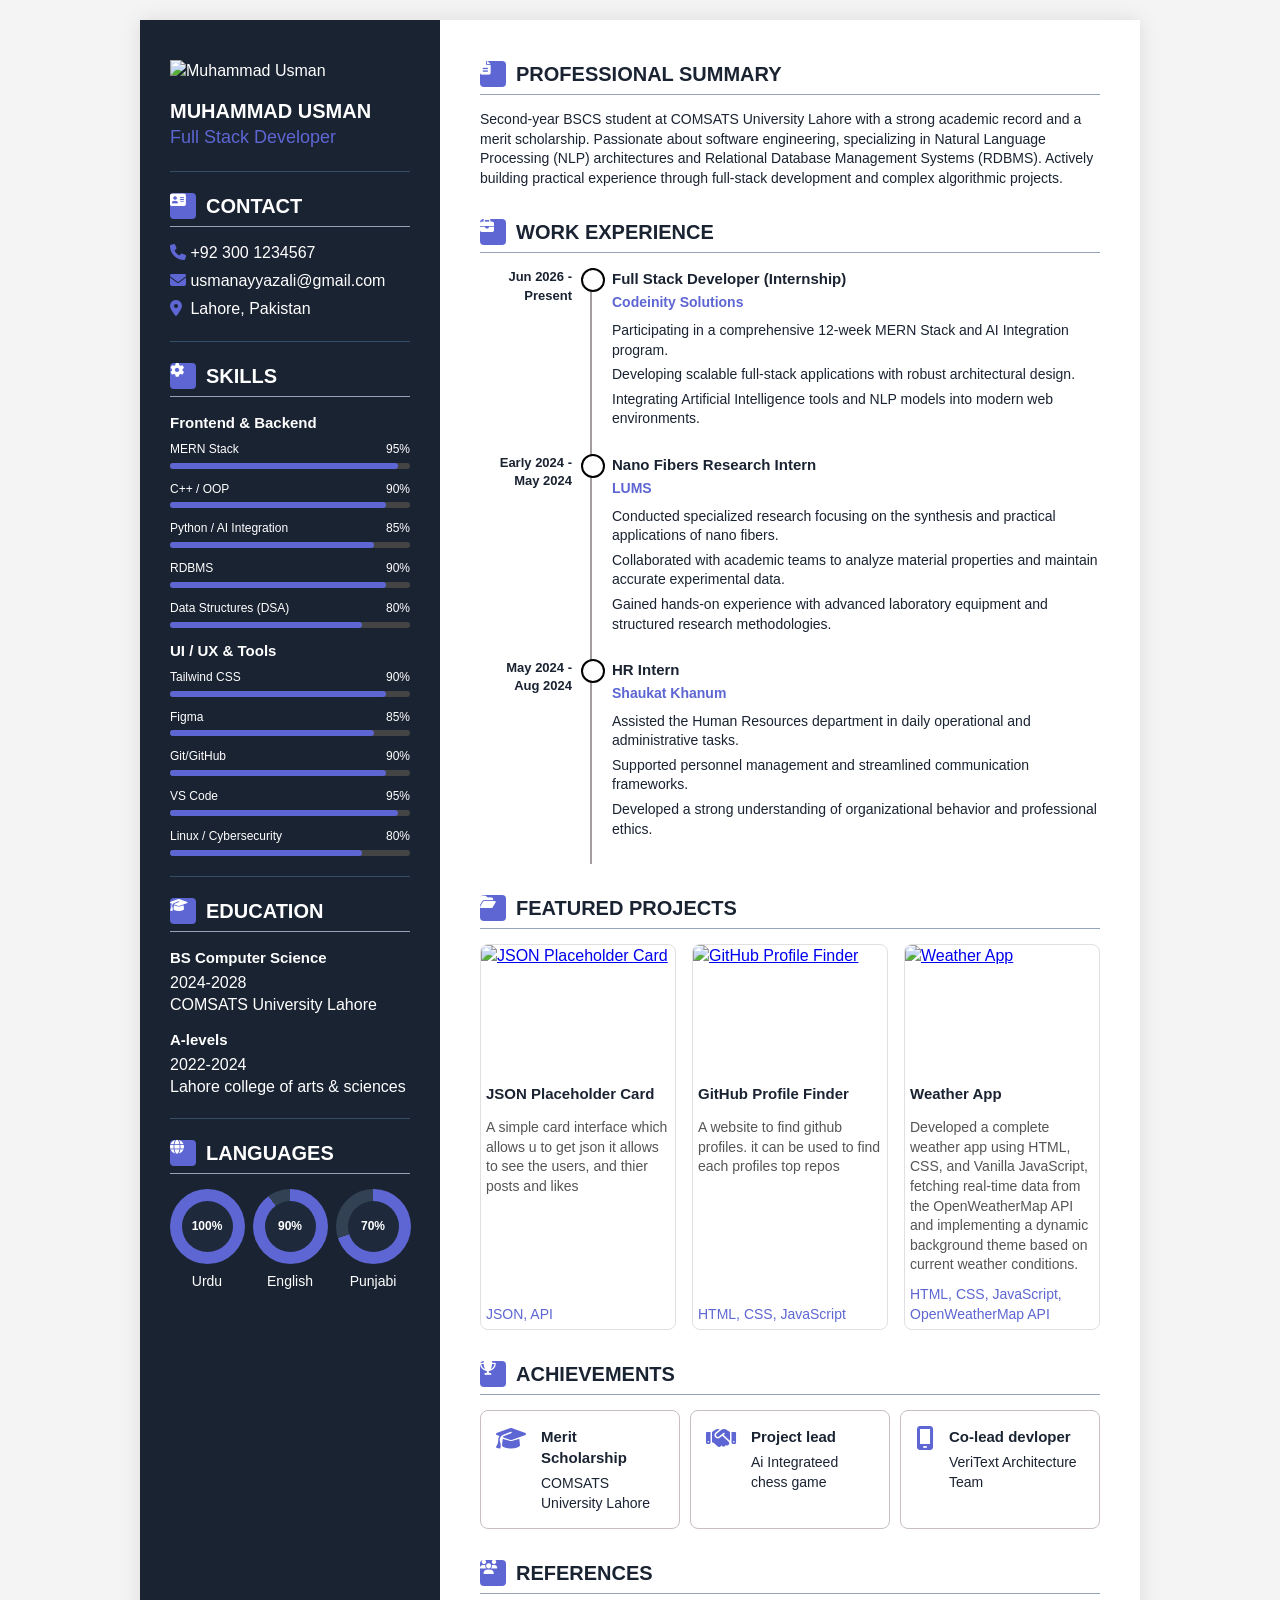
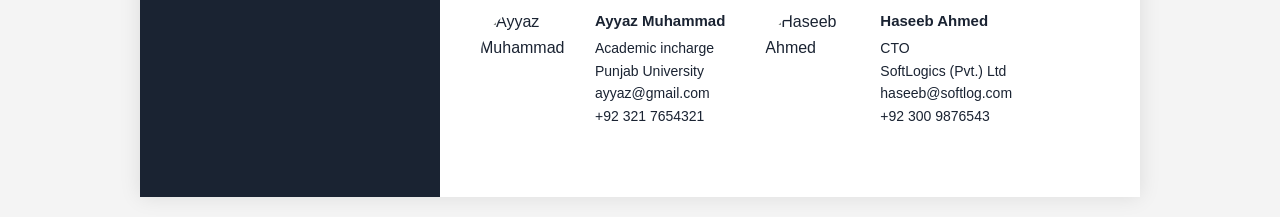
==== assigment-1/index.html @ 6c26b484 "assigment 1" ====
<!DOCTYPE html>
<html lang="en">

<head>
    <meta charset="UTF-8">
    <meta name="viewport" content="width=device-width, initial-scale=1.0">
    <title>My Resume</title>
    <link rel="stylesheet" href="https://cdnjs.cloudflare.com/ajax/libs/font-awesome/6.5.1/css/all.min.css">
    <link rel="stylesheet" href="cvadvancecss.css">
</head>

<body>
    <div class="resume">
        <aside id="sidebar">
            <div id="profile">
                <img src="" alt="Muhammad Usman" width="220" height="250">
                <h1>Muhammad Usman</h1>
                <p class="role">Full Stack Developer</p>
            </div>

            <section id="contact">
                <h2><i class="fa-solid fa-address-card"></i> Contact</h2>
                <p><i class="fa-solid fa-phone"></i> +92 300 1234567</p>
                <p><i class="fa-solid fa-envelope"></i> usmanayyazali@gmail.com</p>
                <p><i class="fa-solid fa-location-dot"></i> Lahore, Pakistan</p>
            </section>

            <section id="skills">
                <h2><i class="fa-solid fa-gear"></i> Skills</h2>

                <h3>Frontend & Backend</h3>
                <div class="skill">
                    <p><span>MERN Stack</span><span>95%</span></p>
                    <div class="bar">
                        <div class="p95"></div>
                    </div>
                </div>
                <div class="skill">
                    <p><span>C++ / OOP</span><span>90%</span></p>
                    <div class="bar">
                        <div class="p90"></div>
                    </div>
                </div>
                <div class="skill">
                    <p><span>Python / AI Integration</span><span>85%</span></p>
                    <div class="bar">
                        <div class="p85"></div>
                    </div>
                </div>
                <div class="skill">
                    <p><span>RDBMS</span><span>90%</span></p>
                    <div class="bar">
                        <div class="p90"></div>
                    </div>
                </div>
                <div class="skill">
                    <p><span>Data Structures (DSA)</span><span>80%</span></p>
                    <div class="bar">
                        <div class="p80"></div>
                    </div>
                </div>

                <h3>UI / UX & Tools</h3>
                <div class="skill">
                    <p><span>Tailwind CSS</span><span>90%</span></p>
                    <div class="bar">
                        <div class="p90"></div>
                    </div>
                </div>
                <div class="skill">
                    <p><span>Figma</span><span>85%</span></p>
                    <div class="bar">
                        <div class="p85"></div>
                    </div>
                </div>
                <div class="skill">
                    <p><span>Git/GitHub</span><span>90%</span></p>
                    <div class="bar">
                        <div class="p90"></div>
                    </div>
                </div>
                <div class="skill">
                    <p><span>VS Code</span><span>95%</span></p>
                    <div class="bar">
                        <div class="p95"></div>
                    </div>
                </div>
                <div class="skill">
                    <p><span>Linux / Cybersecurity</span><span>80%</span></p>
                    <div class="bar">
                        <div class="p80"></div>
                    </div>
                </div>
            </section>

            <section id="education">
                <h2><i class="fa-solid fa-graduation-cap"></i> Education</h2>
                <div class="school">
                    <h3>BS Computer Science</h3>
                    <p>2024-2028</p>
                    <p>COMSATS University Lahore</p>
                </div>
                <div class="school">
                    <h3>A-levels</h3>
                    <p>2022-2024</p>
                    <p>Lahore college of arts & sciences</p>
                </div>
            </section>

            <section id="languages">
                <h2><i class="fa-solid fa-globe"></i> Languages</h2>
                <div class="language-list">
                    <div class="language">
                        <div class="circle p100"><span>100%</span></div>
                        <p>Urdu</p>
                    </div>
                    <div class="language">
                        <div class="circle p90"><span>90%</span></div>
                        <p>English</p>
                    </div>
                    <div class="language">
                        <div class="circle p70"><span>70%</span></div>
                        <p>Punjabi</p>
                    </div>
                </div>
            </section>
        </aside>

        <main id="main">
            <section id="summary">
                <h2><i class="fa-solid fa-file-lines"></i> Professional Summary</h2>
                <p>Second-year BSCS student at COMSATS University Lahore with a strong academic record and a merit
                    scholarship. Passionate about software engineering, specializing in Natural Language Processing
                    (NLP) architectures and Relational Database Management Systems (RDBMS). Actively building practical
                    experience through full-stack development and complex algorithmic projects.</p>
            </section>

            <section id="experience">
                <h2><i class="fa-solid fa-briefcase"></i> Work Experience</h2>

                <div class="job">
                    <span class="date">Jun 2026 - Present</span>
                    <h3>Full Stack Developer (Internship)</h3>
                    <p class="company">Codeinity Solutions</p>
                    <ul>
                        <li>Participating in a comprehensive 12-week MERN Stack and AI Integration program.</li>
                        <li>Developing scalable full-stack applications with robust architectural design.</li>
                        <li>Integrating Artificial Intelligence tools and NLP models into modern web environments.</li>
                    </ul>
                </div>

                <div class="job">
                    <span class="date">Early 2024 - May 2024</span>
                    <h3>Nano Fibers Research Intern</h3>
                    <p class="company">LUMS</p>
                    <ul>
                        <li>Conducted specialized research focusing on the synthesis and practical applications of nano
                            fibers.</li>
                        <li>Collaborated with academic teams to analyze material properties and maintain accurate
                            experimental data.</li>
                        <li>Gained hands-on experience with advanced laboratory equipment and structured research
                            methodologies.</li>
                    </ul>
                </div>

                <div class="job">
                    <span class="date">May 2024 - Aug 2024</span>
                    <h3>HR Intern</h3>
                    <p class="company">Shaukat Khanum</p>
                    <ul>
                        <li>Assisted the Human Resources department in daily operational and administrative tasks.</li>
                        <li>Supported personnel management and streamlined communication frameworks.</li>
                        <li>Developed a strong understanding of organizational behavior and professional ethics.</li>
                    </ul>
                </div>
            </section>

            <section id="projects">
                <h2><i class="fa-solid fa-folder-open"></i> Featured Projects</h2>
                <div class="project-list">
                    <div class="project">
                        <a href="https://usmanjsonplaceholder.vercel.app/" target="_blank" rel="noopener">
                            <img src="image.png" alt="JSON Placeholder Card">
                        </a>
                        <h3>JSON Placeholder Card</h3>
                        <p>A simple card interface which allows u to get json it allows to see the users, and thier
                            posts and likes</p>
                        <p class="tech">JSON, API</p>
                    </div>

                    <div class="project">
                        <a href="https://usmangithubprofilefinder.vercel.app/" target="_blank" rel="noopener">
                            <img src="github.png" alt="GitHub Profile Finder">
                        </a>
                        <h3>GitHub Profile Finder</h3>
                        <p>A website to find github profiles. it can be used to find each profiles top repos</p>
                        <p class="tech">HTML, CSS, JavaScript</p>
                    </div>

                    <div class="project">
                        <a href="https://usmanweather.vercel.app/" target="_blank" rel="noopener">
                            <img src="weatherapp.png" alt="Weather App">
                        </a>
                        <h3>Weather App</h3>
                        <p>Developed a complete weather app using HTML, CSS, and Vanilla JavaScript, fetching real-time
                            data from the OpenWeatherMap API and implementing a dynamic background theme based on
                            current weather conditions.</p>
                        <p class="tech">HTML, CSS, JavaScript, OpenWeatherMap API</p>
                    </div>
                </div>
            </section>

            <section id="achievements">
                <h2><i class="fa-solid fa-trophy"></i> Achievements</h2>
                <div class="achievement-list">
                    <div class="achievement">
                        <i class="fa-solid fa-graduation-cap"></i>
                        <div>
                            <h3>Merit Scholarship</h3>
                            <p>COMSATS University Lahore</p>
                        </div>
                    </div>
                    <div class="achievement">
                        <i class="fa-solid fa-handshake"></i>
                        <div>
                            <h3>Project lead</h3>
                            <p>Ai Integrateed chess game</p>
                        </div>
                    </div>
                    <div class="achievement">
                        <i class="fa-solid fa-mobile-screen"></i>
                        <div>
                            <h3>Co-lead devloper</h3>
                            <p>VeriText Architecture Team</p>
                        </div>
                    </div>
                </div>
            </section>

            <section id="references">
                <h2><i class="fa-solid fa-users"></i> References</h2>
                <div class="reference-list">
                    <div class="reference">
                        <img src="p2.jpg" alt="Ayyaz Muhammad" width="100" height="100">
                        <div>
                            <h3>Ayyaz Muhammad</h3>
                            <p>Academic incharge<br>Punjab University<br>ayyaz@gmail.com<br>+92 321 7654321</p>
                        </div>
                    </div>
                    <div class="reference">
                        <img src="p3.jpg" alt="Haseeb Ahmed" width="100" height="100">
                        <div>
                            <h3>Haseeb Ahmed</h3>
                            <p>CTO<br>SoftLogics (Pvt.) Ltd<br>haseeb@softlog.com<br>+92 300 9876543</p>
                        </div>
                    </div>
                </div>
            </section>
        </main>
    </div>
</body>

</html>
---- assigment-1/cvadvancecss.css ----
* {
    margin: 0;
    padding: 0;
    box-sizing: border-box;
}

body {
    font-family: Arial, sans-serif;
    line-height: 1.4;
    color: #1a2332;
    background-color: #f4f4f4;
}

h2 {
    display: flex;
    align-items: center;
    gap: 10px;
    margin-bottom: 15px;
    padding-bottom: 6px;
    border-bottom: 1px solid #94a3b8;
    font-size: 20px;
    text-transform: uppercase;
}

h2 i {
    display: flex;
    align-items: center;
    justify-content: center;
    width: 26px;
    height: 26px;
    flex-shrink: 0;
    border-radius: 4px;
    background-color: #5d66d2;
    color: white;
    font-size: 14px;
    line-height: 1;
}

h3 {
    font-size: 15px;
    margin-bottom: 4px;
}

ul {
    list-style: none;
    margin-top: 8px;
}

li {
    margin-bottom: 5px;
    font-size: 14px;
}

.resume {
    display: flex;
    max-width: 1000px;
    margin: 20px auto;
    background-color: white;
    box-shadow: 0 0 20px rgba(0, 0, 0, 0.1);
}

#sidebar {
    width: 300px;
    padding: 40px 30px;
    background-color: #1a2332;
    color: white;
}

#sidebar section {
    margin-bottom: 20px;
    padding-top: 20px;
    border-top: 1px solid #334e68;
}

#profile {
    margin-bottom: 20px;
}

#profile img {
    max-width: 100%;
}

#profile h1 {
    margin-top: 15px;
    font-size: 20px;
    text-transform: uppercase;
}

.role {
    font-size: 18px;
    color: #5d66d2;
}

#contact p {
    margin-bottom: 6px;
}

#contact p i {
    width: 16px;
    color: #5d66d2;
}

#skills h3 {
    margin-bottom: 8px;
}

.skill {
    margin-bottom: 12px;
}

.skill p {
    display: flex;
    justify-content: space-between;
    margin-bottom: 5px;
    font-size: 12px;
}

.bar {
    height: 6px;
    border-radius: 3px;
    background-color: #444;
}

.bar div {
    width: calc(var(--percent) * 1%);
    height: 100%;
    border-radius: 3px;
    background-color: #5d66d2;
}

.p70 {
    --percent: 70;
}

.p80 {
    --percent: 80;
}

.p85 {
    --percent: 85;
}

.p90 {
    --percent: 90;
}

.p95 {
    --percent: 95;
}

.p100 {
    --percent: 100;
}

.school {
    margin-bottom: 12px;
}

.language-list {
    display: flex;
    justify-content: center;
    gap: 8px;
}

.language {
    text-align: center;
}

.language p {
    margin-top: 8px;
    font-size: 14px;
}

.circle {
    display: flex;
    align-items: center;
    justify-content: center;
    width: 75px;
    height: 75px;
    border-radius: 50%;
    background: conic-gradient(#5d66d2 calc(var(--percent) * 1%), #334155 0);
}

.circle span {
    display: flex;
    align-items: center;
    justify-content: center;
    width: 51px;
    height: 51px;
    border-radius: 50%;
    background-color: #1e293b;
    font-size: 12px;
    font-weight: bold;
}

#main {
    flex: 1;
    padding: 40px;
}

#main section {
    margin-bottom: 30px;
}

#main p {
    font-size: 14px;
}

.job {
    position: relative;
    margin-left: 110px;
    padding: 0 0 20px 20px;
    border-left: 2px solid #a49d9d;
}

.job::before {
    content: "";
    position: absolute;
    top: 0;
    left: -11px;
    width: 20px;
    height: 20px;
    border: 2px solid black;
    border-radius: 50%;
    background-color: white;
}

.date {
    position: absolute;
    right: 100%;
    width: 90px;
    margin-right: 20px;
    text-align: right;
    font-size: 13px;
    font-weight: bold;
}

.company {
    margin-bottom: 8px;
    font-weight: bold;
    color: #5d66d2;
}

.project-list {
    display: flex;
    gap: 16px;
}

.project {
    display: flex;
    flex-direction: column;
    flex: 1;
    overflow: hidden;
    border: 1px solid #e0e0e0;
    border-radius: 8px;
}

.project img {
    display: block;
    width: 100%;
    height: 125px;
    margin-bottom: 8px;
    object-fit: cover;
}

.project h3,
.project p {
    padding: 5px;
}

.project p {
    color: #555;
}

.project .tech {
    margin-top: auto;
    color: #5d66d2;
}

.achievement-list {
    display: flex;
    gap: 10px;
}

.achievement {
    display: flex;
    flex: 1;
    gap: 15px;
    padding: 15px;
    border: 1px solid #c8bfbf;
    border-radius: 8px;
}

.achievement:hover {
    box-shadow: 0 6px 12px rgba(0, 0, 0, 0.1);
}

.achievement i {
    font-size: 24px;
    color: #5d66d2;
}

.achievement h3 {
    margin-bottom: 6px;
}

.reference-list {
    display: flex;
    gap: 40px;
}

.reference {
    display: flex;
    gap: 15px;
    line-height: 1.6;
}

.reference img {
    width: 100px;
    height: 100px;
    border-radius: 50%;
    object-fit: cover;
}

@media (max-width: 800px) {
    .resume {
        flex-direction: column;
        margin: 0;
    }

    #sidebar {
        width: 100%;
    }

    #main {
        padding: 25px 20px;
    }

    .job {
        margin-left: 10px;
    }

    .date {
        position: static;
        display: block;
        width: auto;
        margin: 0 0 4px;
        text-align: left;
    }

    .project-list,
    .achievement-list,
    .reference-list {
        flex-direction: column;
    }
}
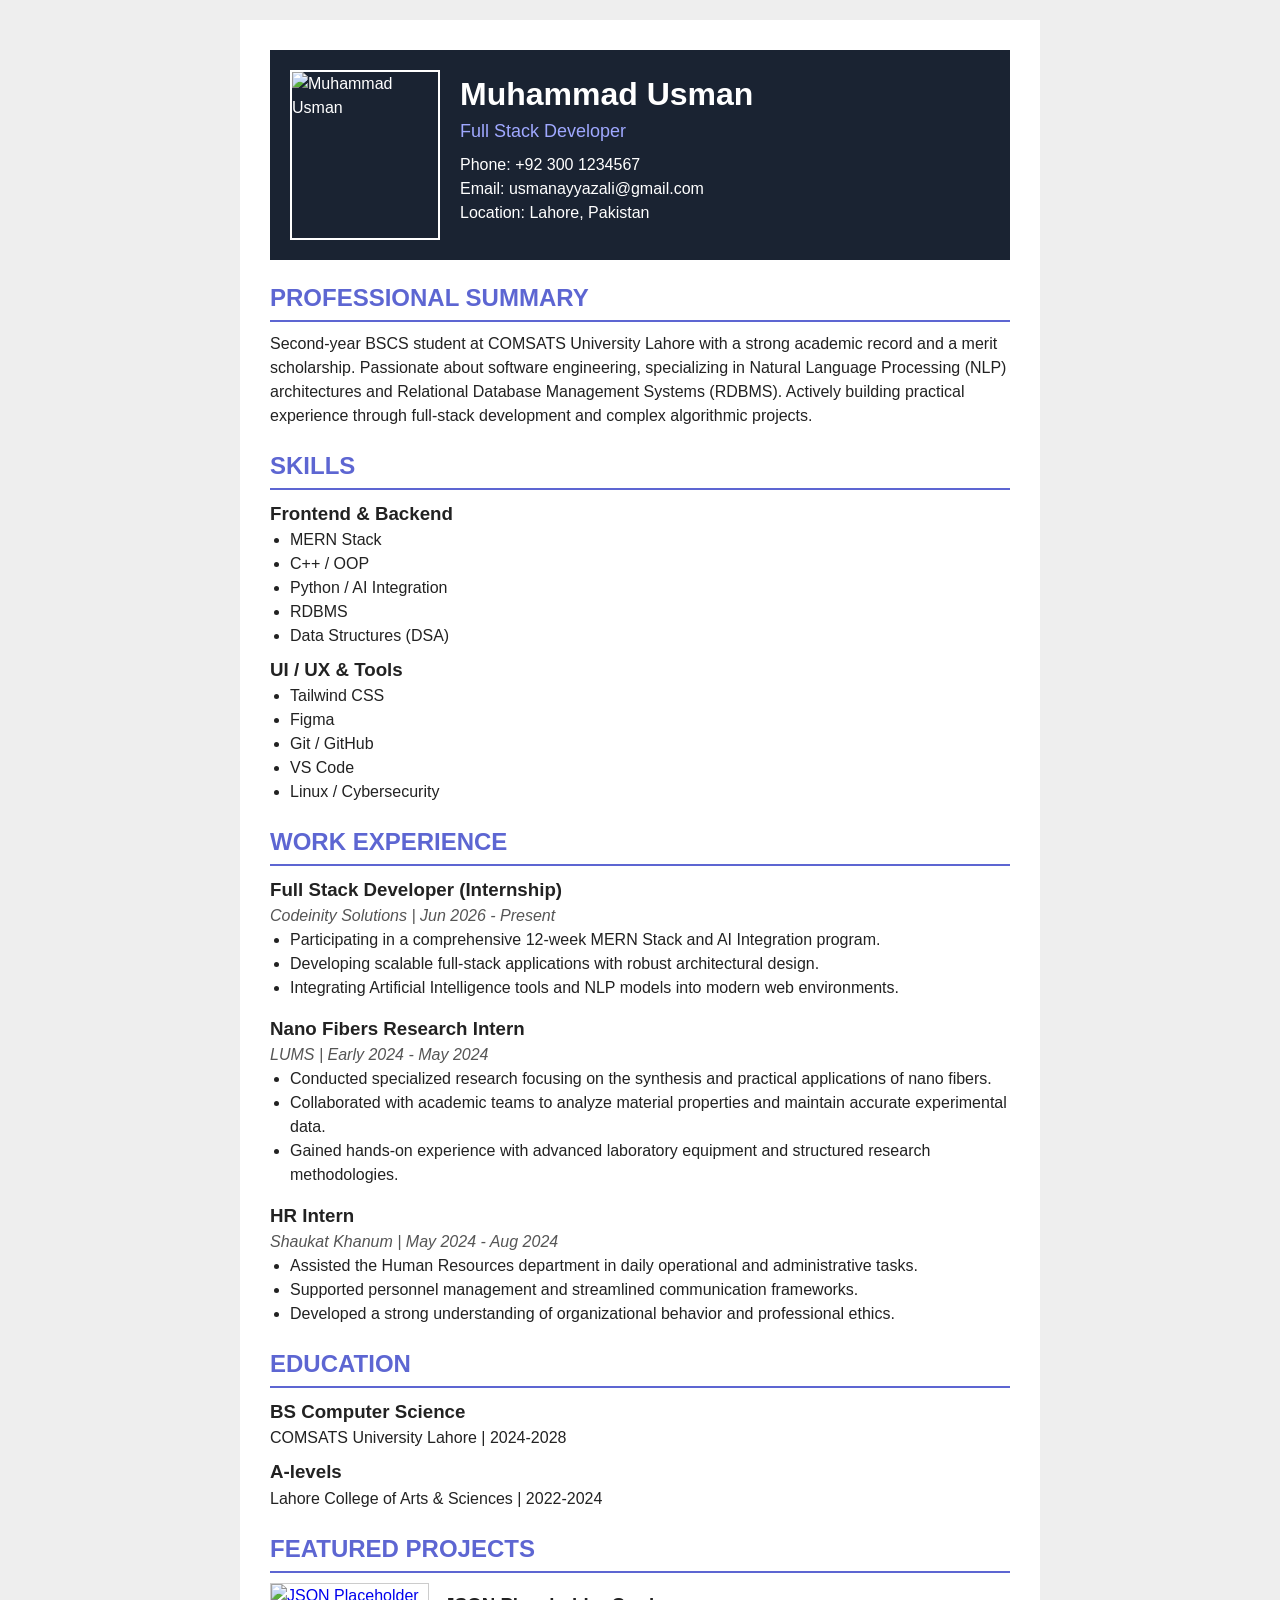
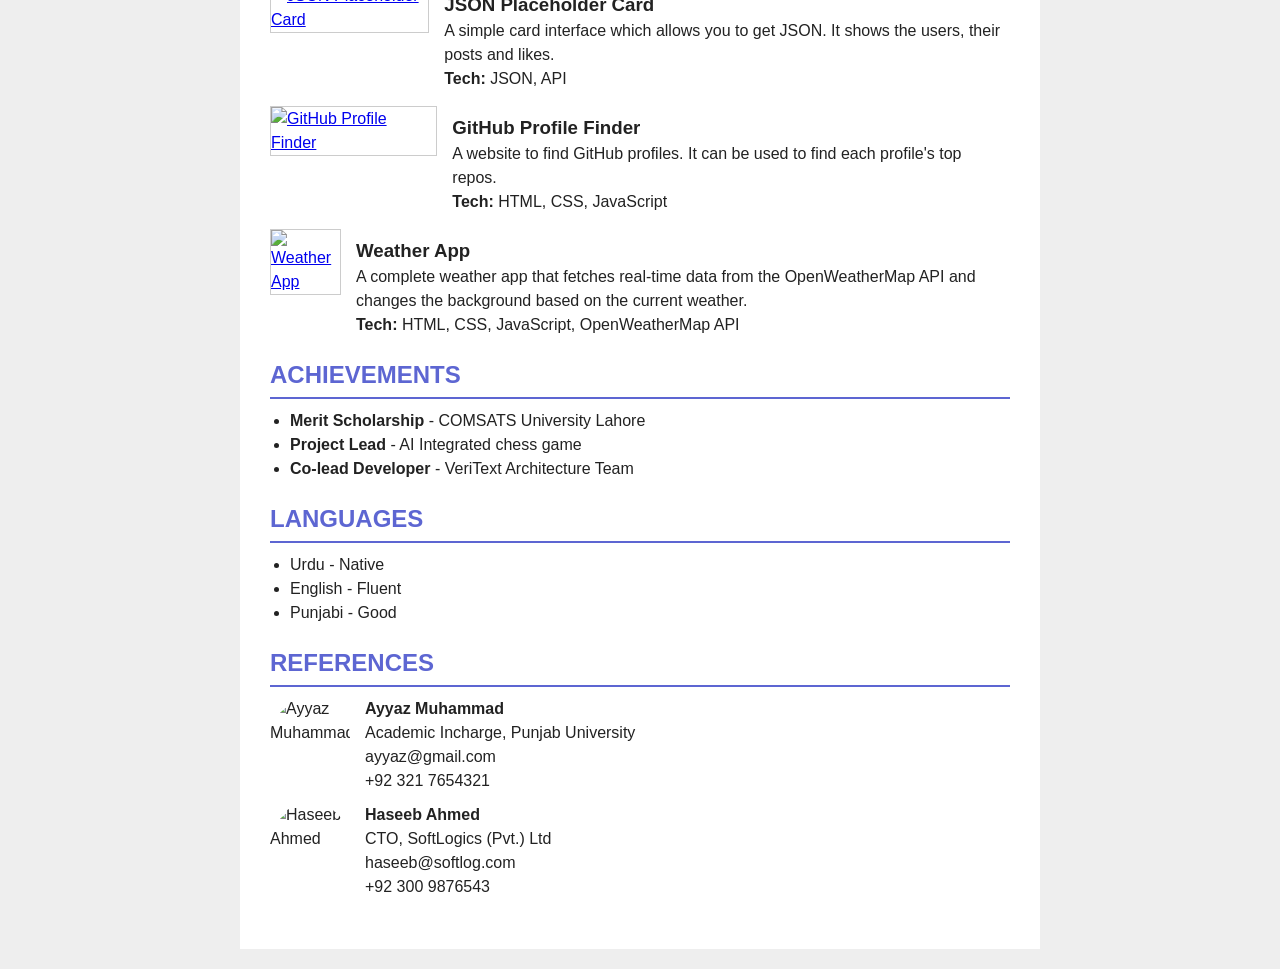
==== commit 7ce3202f: "assigment 1 improvemnst" ====
--- a/assigment-1/index.html
+++ b/assigment-1/index.html
@@ -5,259 +5,167 @@
     <meta charset="UTF-8">
     <meta name="viewport" content="width=device-width, initial-scale=1.0">
     <title>My Resume</title>
-    <link rel="stylesheet" href="https://cdnjs.cloudflare.com/ajax/libs/font-awesome/6.5.1/css/all.min.css">
     <link rel="stylesheet" href="cvadvancecss.css">
 </head>
 
 <body>
     <div class="resume">
-        <aside id="sidebar">
-            <div id="profile">
-                <img src="" alt="Muhammad Usman" width="220" height="250">
+
+        <header>
+            <img src="" alt="Muhammad Usman" width="150" height="170">
+            <div>
                 <h1>Muhammad Usman</h1>
                 <p class="role">Full Stack Developer</p>
+                <p>Phone: +92 300 1234567</p>
+                <p>Email: usmanayyazali@gmail.com</p>
+                <p>Location: Lahore, Pakistan</p>
+            </div>
+        </header>
+
+        <section>
+            <h2>Professional Summary</h2>
+            <p>Second-year BSCS student at COMSATS University Lahore with a strong academic record and a merit
+                scholarship. Passionate about software engineering, specializing in Natural Language Processing
+                (NLP) architectures and Relational Database Management Systems (RDBMS). Actively building practical
+                experience through full-stack development and complex algorithmic projects.</p>
+        </section>
+
+        <section>
+            <h2>Skills</h2>
+            <h3>Frontend &amp; Backend</h3>
+            <ul>
+                <li>MERN Stack</li>
+                <li>C++ / OOP</li>
+                <li>Python / AI Integration</li>
+                <li>RDBMS</li>
+                <li>Data Structures (DSA)</li>
+            </ul>
+            <h3>UI / UX &amp; Tools</h3>
+            <ul>
+                <li>Tailwind CSS</li>
+                <li>Figma</li>
+                <li>Git / GitHub</li>
+                <li>VS Code</li>
+                <li>Linux / Cybersecurity</li>
+            </ul>
+        </section>
+
+        <section>
+            <h2>Work Experience</h2>
+
+            <div class="job">
+                <h3>Full Stack Developer (Internship)</h3>
+                <p class="company">Codeinity Solutions | Jun 2026 - Present</p>
+                <ul>
+                    <li>Participating in a comprehensive 12-week MERN Stack and AI Integration program.</li>
+                    <li>Developing scalable full-stack applications with robust architectural design.</li>
+                    <li>Integrating Artificial Intelligence tools and NLP models into modern web environments.</li>
+                </ul>
             </div>
 
-            <section id="contact">
-                <h2><i class="fa-solid fa-address-card"></i> Contact</h2>
-                <p><i class="fa-solid fa-phone"></i> +92 300 1234567</p>
-                <p><i class="fa-solid fa-envelope"></i> usmanayyazali@gmail.com</p>
-                <p><i class="fa-solid fa-location-dot"></i> Lahore, Pakistan</p>
-            </section>
+            <div class="job">
+                <h3>Nano Fibers Research Intern</h3>
+                <p class="company">LUMS | Early 2024 - May 2024</p>
+                <ul>
+                    <li>Conducted specialized research focusing on the synthesis and practical applications of nano
+                        fibers.</li>
+                    <li>Collaborated with academic teams to analyze material properties and maintain accurate
+                        experimental data.</li>
+                    <li>Gained hands-on experience with advanced laboratory equipment and structured research
+                        methodologies.</li>
+                </ul>
+            </div>
 
-            <section id="skills">
-                <h2><i class="fa-solid fa-gear"></i> Skills</h2>
+            <div class="job">
+                <h3>HR Intern</h3>
+                <p class="company">Shaukat Khanum | May 2024 - Aug 2024</p>
+                <ul>
+                    <li>Assisted the Human Resources department in daily operational and administrative tasks.</li>
+                    <li>Supported personnel management and streamlined communication frameworks.</li>
+                    <li>Developed a strong understanding of organizational behavior and professional ethics.</li>
+                </ul>
+            </div>
+        </section>
 
-                <h3>Frontend & Backend</h3>
-                <div class="skill">
-                    <p><span>MERN Stack</span><span>95%</span></p>
-                    <div class="bar">
-                        <div class="p95"></div>
-                    </div>
+        <section>
+            <h2>Education</h2>
+            <h3>BS Computer Science</h3>
+            <p>COMSATS University Lahore | 2024-2028</p>
+            <h3>A-levels</h3>
+            <p>Lahore College of Arts &amp; Sciences | 2022-2024</p>
+        </section>
+
+        <section>
+            <h2>Featured Projects</h2>
+
+            <div class="project">
+                <a href="https://usmanjsonplaceholder.vercel.app/" target="_blank">
+                    <img src="image.png" alt="JSON Placeholder Card" width="200">
+                </a>
+                <div>
+                    <h3>JSON Placeholder Card</h3>
+                    <p>A simple card interface which allows you to get JSON. It shows the users, their posts and
+                        likes.</p>
+                    <p><b>Tech:</b> JSON, API</p>
                 </div>
-                <div class="skill">
-                    <p><span>C++ / OOP</span><span>90%</span></p>
-                    <div class="bar">
-                        <div class="p90"></div>
-                    </div>
+            </div>
+
+            <div class="project">
+                <a href="https://usmangithubprofilefinder.vercel.app/" target="_blank">
+                    <img src="github.png" alt="GitHub Profile Finder" width="200">
+                </a>
+                <div>
+                    <h3>GitHub Profile Finder</h3>
+                    <p>A website to find GitHub profiles. It can be used to find each profile's top repos.</p>
+                    <p><b>Tech:</b> HTML, CSS, JavaScript</p>
                 </div>
-                <div class="skill">
-                    <p><span>Python / AI Integration</span><span>85%</span></p>
-                    <div class="bar">
-                        <div class="p85"></div>
-                    </div>
+            </div>
+
+            <div class="project">
+                <a href="https://usmanweather.vercel.app/" target="_blank">
+                    <img src="weatherapp.png" alt="Weather App" width="200">
+                </a>
+                <div>
+                    <h3>Weather App</h3>
+                    <p>A complete weather app that fetches real-time data from the OpenWeatherMap API and changes
+                        the background based on the current weather.</p>
+                    <p><b>Tech:</b> HTML, CSS, JavaScript, OpenWeatherMap API</p>
                 </div>
-                <div class="skill">
-                    <p><span>RDBMS</span><span>90%</span></p>
-                    <div class="bar">
-                        <div class="p90"></div>
-                    </div>
-                </div>
-                <div class="skill">
-                    <p><span>Data Structures (DSA)</span><span>80%</span></p>
-                    <div class="bar">
-                        <div class="p80"></div>
-                    </div>
-                </div>
+            </div>
+        </section>
 
-                <h3>UI / UX & Tools</h3>
-                <div class="skill">
-                    <p><span>Tailwind CSS</span><span>90%</span></p>
-                    <div class="bar">
-                        <div class="p90"></div>
-                    </div>
-                </div>
-                <div class="skill">
-                    <p><span>Figma</span><span>85%</span></p>
-                    <div class="bar">
-                        <div class="p85"></div>
-                    </div>
-                </div>
-                <div class="skill">
-                    <p><span>Git/GitHub</span><span>90%</span></p>
-                    <div class="bar">
-                        <div class="p90"></div>
-                    </div>
-                </div>
-                <div class="skill">
-                    <p><span>VS Code</span><span>95%</span></p>
-                    <div class="bar">
-                        <div class="p95"></div>
-                    </div>
-                </div>
-                <div class="skill">
-                    <p><span>Linux / Cybersecurity</span><span>80%</span></p>
-                    <div class="bar">
-                        <div class="p80"></div>
-                    </div>
-                </div>
-            </section>
+        <section>
+            <h2>Achievements</h2>
+            <ul>
+                <li><b>Merit Scholarship</b> - COMSATS University Lahore</li>
+                <li><b>Project Lead</b> - AI Integrated chess game</li>
+                <li><b>Co-lead Developer</b> - VeriText Architecture Team</li>
+            </ul>
+        </section>
 
-            <section id="education">
-                <h2><i class="fa-solid fa-graduation-cap"></i> Education</h2>
-                <div class="school">
-                    <h3>BS Computer Science</h3>
-                    <p>2024-2028</p>
-                    <p>COMSATS University Lahore</p>
-                </div>
-                <div class="school">
-                    <h3>A-levels</h3>
-                    <p>2022-2024</p>
-                    <p>Lahore college of arts & sciences</p>
-                </div>
-            </section>
+        <section>
+            <h2>Languages</h2>
+            <ul>
+                <li>Urdu - Native</li>
+                <li>English - Fluent</li>
+                <li>Punjabi - Good</li>
+            </ul>
+        </section>
 
-            <section id="languages">
-                <h2><i class="fa-solid fa-globe"></i> Languages</h2>
-                <div class="language-list">
-                    <div class="language">
-                        <div class="circle p100"><span>100%</span></div>
-                        <p>Urdu</p>
-                    </div>
-                    <div class="language">
-                        <div class="circle p90"><span>90%</span></div>
-                        <p>English</p>
-                    </div>
-                    <div class="language">
-                        <div class="circle p70"><span>70%</span></div>
-                        <p>Punjabi</p>
-                    </div>
-                </div>
-            </section>
-        </aside>
+        <section>
+            <h2>References</h2>
+            <div class="reference">
+                <img src="p2.jpg" alt="Ayyaz Muhammad" width="80" height="80">
+                <p><b>Ayyaz Muhammad</b><br>Academic Incharge, Punjab University<br>ayyaz@gmail.com<br>+92 321
+                    7654321</p>
+            </div>
+            <div class="reference">
+                <img src="p3.jpg" alt="Haseeb Ahmed" width="80" height="80">
+                <p><b>Haseeb Ahmed</b><br>CTO, SoftLogics (Pvt.) Ltd<br>haseeb@softlog.com<br>+92 300 9876543</p>
+            </div>
+        </section>
 
-        <main id="main">
-            <section id="summary">
-                <h2><i class="fa-solid fa-file-lines"></i> Professional Summary</h2>
-                <p>Second-year BSCS student at COMSATS University Lahore with a strong academic record and a merit
-                    scholarship. Passionate about software engineering, specializing in Natural Language Processing
-                    (NLP) architectures and Relational Database Management Systems (RDBMS). Actively building practical
-                    experience through full-stack development and complex algorithmic projects.</p>
-            </section>
-
-            <section id="experience">
-                <h2><i class="fa-solid fa-briefcase"></i> Work Experience</h2>
-
-                <div class="job">
-                    <span class="date">Jun 2026 - Present</span>
-                    <h3>Full Stack Developer (Internship)</h3>
-                    <p class="company">Codeinity Solutions</p>
-                    <ul>
-                        <li>Participating in a comprehensive 12-week MERN Stack and AI Integration program.</li>
-                        <li>Developing scalable full-stack applications with robust architectural design.</li>
-                        <li>Integrating Artificial Intelligence tools and NLP models into modern web environments.</li>
-                    </ul>
-                </div>
-
-                <div class="job">
-                    <span class="date">Early 2024 - May 2024</span>
-                    <h3>Nano Fibers Research Intern</h3>
-                    <p class="company">LUMS</p>
-                    <ul>
-                        <li>Conducted specialized research focusing on the synthesis and practical applications of nano
-                            fibers.</li>
-                        <li>Collaborated with academic teams to analyze material properties and maintain accurate
-                            experimental data.</li>
-                        <li>Gained hands-on experience with advanced laboratory equipment and structured research
-                            methodologies.</li>
-                    </ul>
-                </div>
-
-                <div class="job">
-                    <span class="date">May 2024 - Aug 2024</span>
-                    <h3>HR Intern</h3>
-                    <p class="company">Shaukat Khanum</p>
-                    <ul>
-                        <li>Assisted the Human Resources department in daily operational and administrative tasks.</li>
-                        <li>Supported personnel management and streamlined communication frameworks.</li>
-                        <li>Developed a strong understanding of organizational behavior and professional ethics.</li>
-                    </ul>
-                </div>
-            </section>
-
-            <section id="projects">
-                <h2><i class="fa-solid fa-folder-open"></i> Featured Projects</h2>
-                <div class="project-list">
-                    <div class="project">
-                        <a href="https://usmanjsonplaceholder.vercel.app/" target="_blank" rel="noopener">
-                            <img src="image.png" alt="JSON Placeholder Card">
-                        </a>
-                        <h3>JSON Placeholder Card</h3>
-                        <p>A simple card interface which allows u to get json it allows to see the users, and thier
-                            posts and likes</p>
-                        <p class="tech">JSON, API</p>
-                    </div>
-
-                    <div class="project">
-                        <a href="https://usmangithubprofilefinder.vercel.app/" target="_blank" rel="noopener">
-                            <img src="github.png" alt="GitHub Profile Finder">
-                        </a>
-                        <h3>GitHub Profile Finder</h3>
-                        <p>A website to find github profiles. it can be used to find each profiles top repos</p>
-                        <p class="tech">HTML, CSS, JavaScript</p>
-                    </div>
-
-                    <div class="project">
-                        <a href="https://usmanweather.vercel.app/" target="_blank" rel="noopener">
-                            <img src="weatherapp.png" alt="Weather App">
-                        </a>
-                        <h3>Weather App</h3>
-                        <p>Developed a complete weather app using HTML, CSS, and Vanilla JavaScript, fetching real-time
-                            data from the OpenWeatherMap API and implementing a dynamic background theme based on
-                            current weather conditions.</p>
-                        <p class="tech">HTML, CSS, JavaScript, OpenWeatherMap API</p>
-                    </div>
-                </div>
-            </section>
-
-            <section id="achievements">
-                <h2><i class="fa-solid fa-trophy"></i> Achievements</h2>
-                <div class="achievement-list">
-                    <div class="achievement">
-                        <i class="fa-solid fa-graduation-cap"></i>
-                        <div>
-                            <h3>Merit Scholarship</h3>
-                            <p>COMSATS University Lahore</p>
-                        </div>
-                    </div>
-                    <div class="achievement">
-                        <i class="fa-solid fa-handshake"></i>
-                        <div>
-                            <h3>Project lead</h3>
-                            <p>Ai Integrateed chess game</p>
-                        </div>
-                    </div>
-                    <div class="achievement">
-                        <i class="fa-solid fa-mobile-screen"></i>
-                        <div>
-                            <h3>Co-lead devloper</h3>
-                            <p>VeriText Architecture Team</p>
-                        </div>
-                    </div>
-                </div>
-            </section>
-
-            <section id="references">
-                <h2><i class="fa-solid fa-users"></i> References</h2>
-                <div class="reference-list">
-                    <div class="reference">
-                        <img src="p2.jpg" alt="Ayyaz Muhammad" width="100" height="100">
-                        <div>
-                            <h3>Ayyaz Muhammad</h3>
-                            <p>Academic incharge<br>Punjab University<br>ayyaz@gmail.com<br>+92 321 7654321</p>
-                        </div>
-                    </div>
-                    <div class="reference">
-                        <img src="p3.jpg" alt="Haseeb Ahmed" width="100" height="100">
-                        <div>
-                            <h3>Haseeb Ahmed</h3>
-                            <p>CTO<br>SoftLogics (Pvt.) Ltd<br>haseeb@softlog.com<br>+92 300 9876543</p>
-                        </div>
-                    </div>
-                </div>
-            </section>
-        </main>
     </div>
 </body>
 
-</html>+</html>
--- a/assigment-1/cvadvancecss.css
+++ b/assigment-1/cvadvancecss.css
@@ -6,351 +6,87 @@
 
 body {
     font-family: Arial, sans-serif;
-    line-height: 1.4;
-    color: #1a2332;
-    background-color: #f4f4f4;
-}
-
-h2 {
-    display: flex;
-    align-items: center;
-    gap: 10px;
-    margin-bottom: 15px;
-    padding-bottom: 6px;
-    border-bottom: 1px solid #94a3b8;
-    font-size: 20px;
-    text-transform: uppercase;
-}
-
-h2 i {
-    display: flex;
-    align-items: center;
-    justify-content: center;
-    width: 26px;
-    height: 26px;
-    flex-shrink: 0;
-    border-radius: 4px;
-    background-color: #5d66d2;
-    color: white;
-    font-size: 14px;
-    line-height: 1;
-}
-
-h3 {
-    font-size: 15px;
-    margin-bottom: 4px;
-}
-
-ul {
-    list-style: none;
-    margin-top: 8px;
-}
-
-li {
-    margin-bottom: 5px;
-    font-size: 14px;
+    line-height: 1.5;
+    color: #222;
+    background-color: #eee;
 }
 
 .resume {
-    display: flex;
-    max-width: 1000px;
+    max-width: 800px;
     margin: 20px auto;
+    padding: 30px;
     background-color: white;
-    box-shadow: 0 0 20px rgba(0, 0, 0, 0.1);
 }
 
-#sidebar {
-    width: 300px;
-    padding: 40px 30px;
+/* Header */
+header {
+    display: flex;
+    gap: 20px;
+    padding: 20px;
+    margin-bottom: 20px;
     background-color: #1a2332;
     color: white;
 }
 
-#sidebar section {
-    margin-bottom: 20px;
-    padding-top: 20px;
-    border-top: 1px solid #334e68;
+header img {
+    border: 2px solid white;
 }
 
-#profile {
+.role {
+    margin-bottom: 8px;
+    color: #9fa8ff;
+    font-size: 18px;
+}
+
+/* Section headings */
+section {
     margin-bottom: 20px;
 }
 
-#profile img {
-    max-width: 100%;
-}
-
-#profile h1 {
-    margin-top: 15px;
-    font-size: 20px;
+h2 {
+    margin-bottom: 10px;
+    padding-bottom: 4px;
+    border-bottom: 2px solid #5d66d2;
+    color: #5d66d2;
     text-transform: uppercase;
 }
 
-.role {
-    font-size: 18px;
-    color: #5d66d2;
+h3 {
+    margin-top: 8px;
 }
 
-#contact p {
-    margin-bottom: 6px;
+ul {
+    margin-left: 20px;
 }
 
-#contact p i {
-    width: 16px;
-    color: #5d66d2;
-}
-
-#skills h3 {
-    margin-bottom: 8px;
-}
-
-.skill {
-    margin-bottom: 12px;
-}
-
-.skill p {
-    display: flex;
-    justify-content: space-between;
-    margin-bottom: 5px;
-    font-size: 12px;
-}
-
-.bar {
-    height: 6px;
-    border-radius: 3px;
-    background-color: #444;
-}
-
-.bar div {
-    width: calc(var(--percent) * 1%);
-    height: 100%;
-    border-radius: 3px;
-    background-color: #5d66d2;
-}
-
-.p70 {
-    --percent: 70;
-}
-
-.p80 {
-    --percent: 80;
-}
-
-.p85 {
-    --percent: 85;
-}
-
-.p90 {
-    --percent: 90;
-}
-
-.p95 {
-    --percent: 95;
-}
-
-.p100 {
-    --percent: 100;
-}
-
-.school {
-    margin-bottom: 12px;
-}
-
-.language-list {
-    display: flex;
-    justify-content: center;
-    gap: 8px;
-}
-
-.language {
-    text-align: center;
-}
-
-.language p {
-    margin-top: 8px;
-    font-size: 14px;
-}
-
-.circle {
-    display: flex;
-    align-items: center;
-    justify-content: center;
-    width: 75px;
-    height: 75px;
-    border-radius: 50%;
-    background: conic-gradient(#5d66d2 calc(var(--percent) * 1%), #334155 0);
-}
-
-.circle span {
-    display: flex;
-    align-items: center;
-    justify-content: center;
-    width: 51px;
-    height: 51px;
-    border-radius: 50%;
-    background-color: #1e293b;
-    font-size: 12px;
-    font-weight: bold;
-}
-
-#main {
-    flex: 1;
-    padding: 40px;
-}
-
-#main section {
-    margin-bottom: 30px;
-}
-
-#main p {
-    font-size: 14px;
-}
-
+/* Experience */
 .job {
-    position: relative;
-    margin-left: 110px;
-    padding: 0 0 20px 20px;
-    border-left: 2px solid #a49d9d;
-}
-
-.job::before {
-    content: "";
-    position: absolute;
-    top: 0;
-    left: -11px;
-    width: 20px;
-    height: 20px;
-    border: 2px solid black;
-    border-radius: 50%;
-    background-color: white;
-}
-
-.date {
-    position: absolute;
-    right: 100%;
-    width: 90px;
-    margin-right: 20px;
-    text-align: right;
-    font-size: 13px;
-    font-weight: bold;
+    margin-bottom: 15px;
 }
 
 .company {
-    margin-bottom: 8px;
-    font-weight: bold;
-    color: #5d66d2;
+    color: #555;
+    font-style: italic;
 }
 
-.project-list {
-    display: flex;
-    gap: 16px;
-}
-
+/* Projects */
 .project {
     display: flex;
-    flex-direction: column;
-    flex: 1;
-    overflow: hidden;
-    border: 1px solid #e0e0e0;
-    border-radius: 8px;
+    gap: 15px;
+    margin-bottom: 15px;
 }
 
 .project img {
-    display: block;
-    width: 100%;
-    height: 125px;
-    margin-bottom: 8px;
-    object-fit: cover;
+    border: 1px solid #ccc;
 }
 
-.project h3,
-.project p {
-    padding: 5px;
-}
-
-.project p {
-    color: #555;
-}
-
-.project .tech {
-    margin-top: auto;
-    color: #5d66d2;
-}
-
-.achievement-list {
-    display: flex;
-    gap: 10px;
-}
-
-.achievement {
-    display: flex;
-    flex: 1;
-    gap: 15px;
-    padding: 15px;
-    border: 1px solid #c8bfbf;
-    border-radius: 8px;
-}
-
-.achievement:hover {
-    box-shadow: 0 6px 12px rgba(0, 0, 0, 0.1);
-}
-
-.achievement i {
-    font-size: 24px;
-    color: #5d66d2;
-}
-
-.achievement h3 {
-    margin-bottom: 6px;
-}
-
-.reference-list {
-    display: flex;
-    gap: 40px;
-}
-
+/* References */
 .reference {
     display: flex;
     gap: 15px;
-    line-height: 1.6;
+    margin-bottom: 10px;
 }
 
 .reference img {
-    width: 100px;
-    height: 100px;
     border-radius: 50%;
-    object-fit: cover;
-}
-
-@media (max-width: 800px) {
-    .resume {
-        flex-direction: column;
-        margin: 0;
-    }
-
-    #sidebar {
-        width: 100%;
-    }
-
-    #main {
-        padding: 25px 20px;
-    }
-
-    .job {
-        margin-left: 10px;
-    }
-
-    .date {
-        position: static;
-        display: block;
-        width: auto;
-        margin: 0 0 4px;
-        text-align: left;
-    }
-
-    .project-list,
-    .achievement-list,
-    .reference-list {
-        flex-direction: column;
-    }
-}
+}
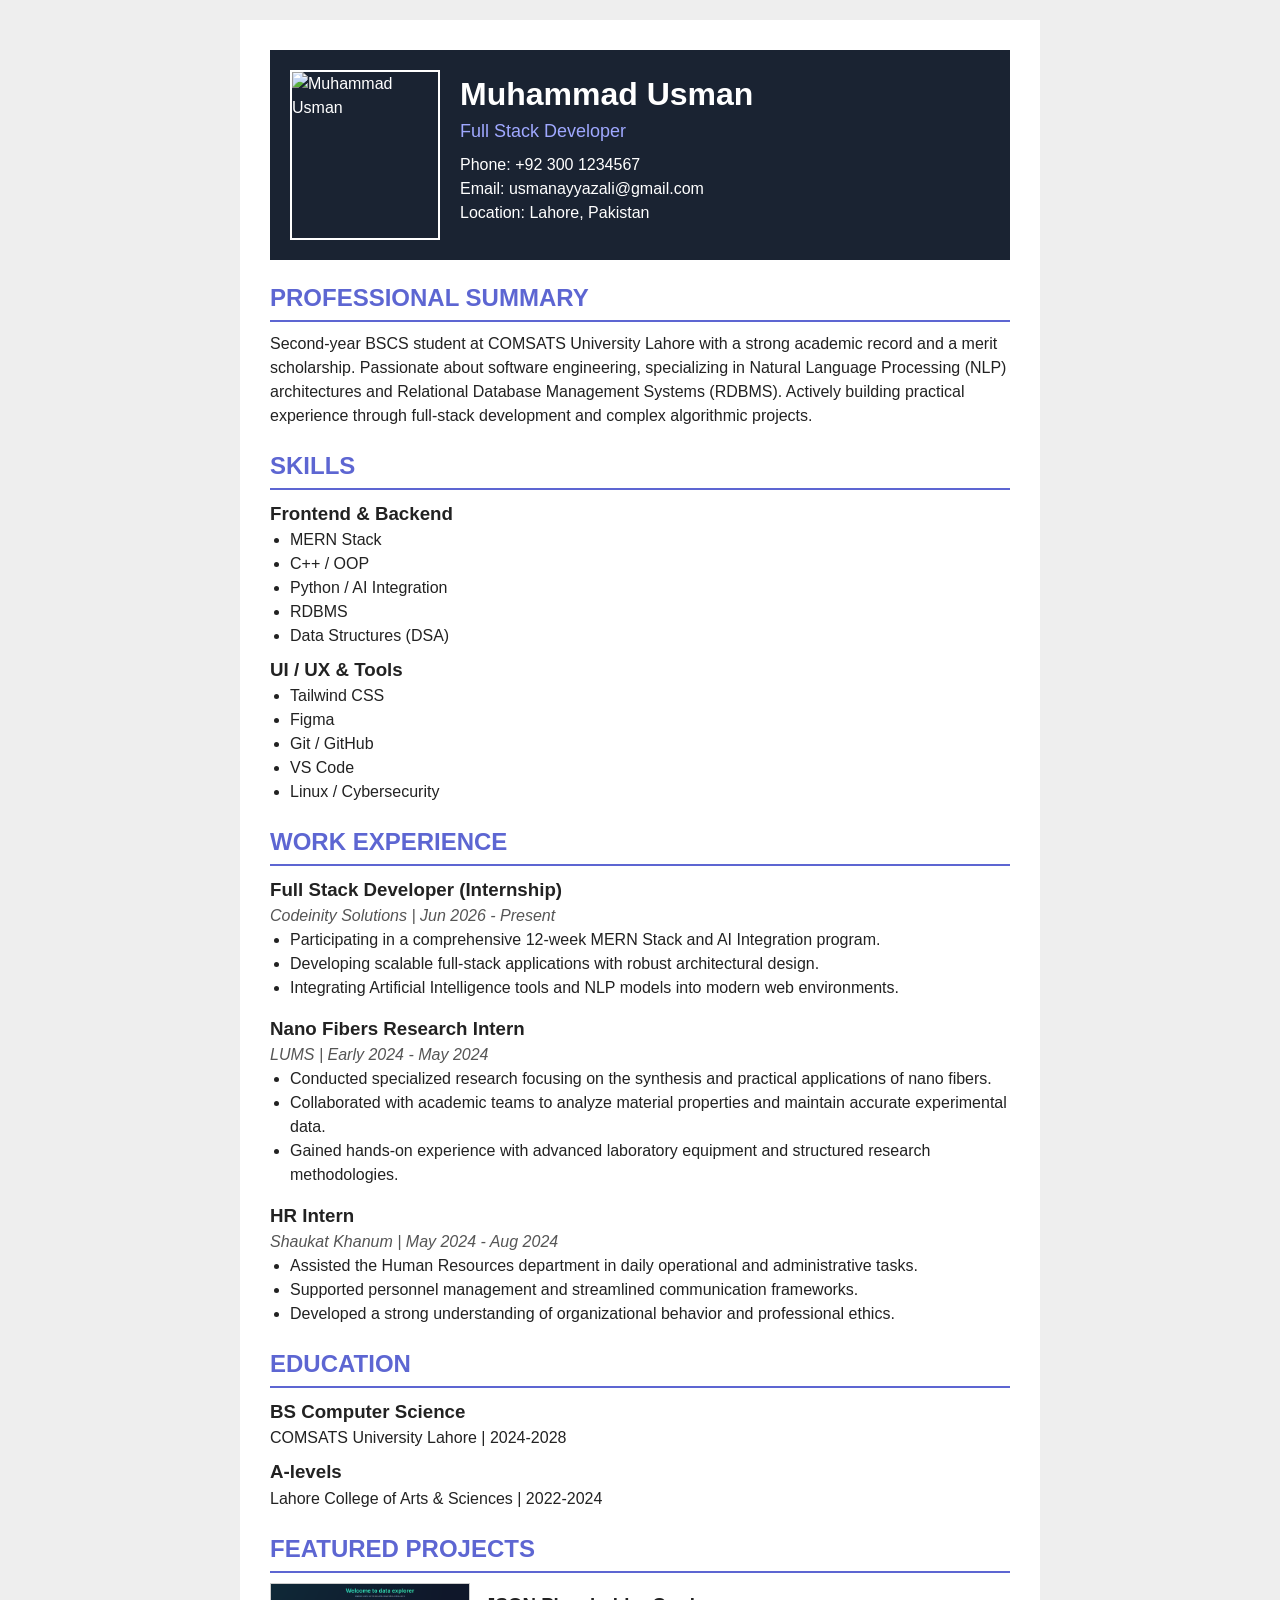
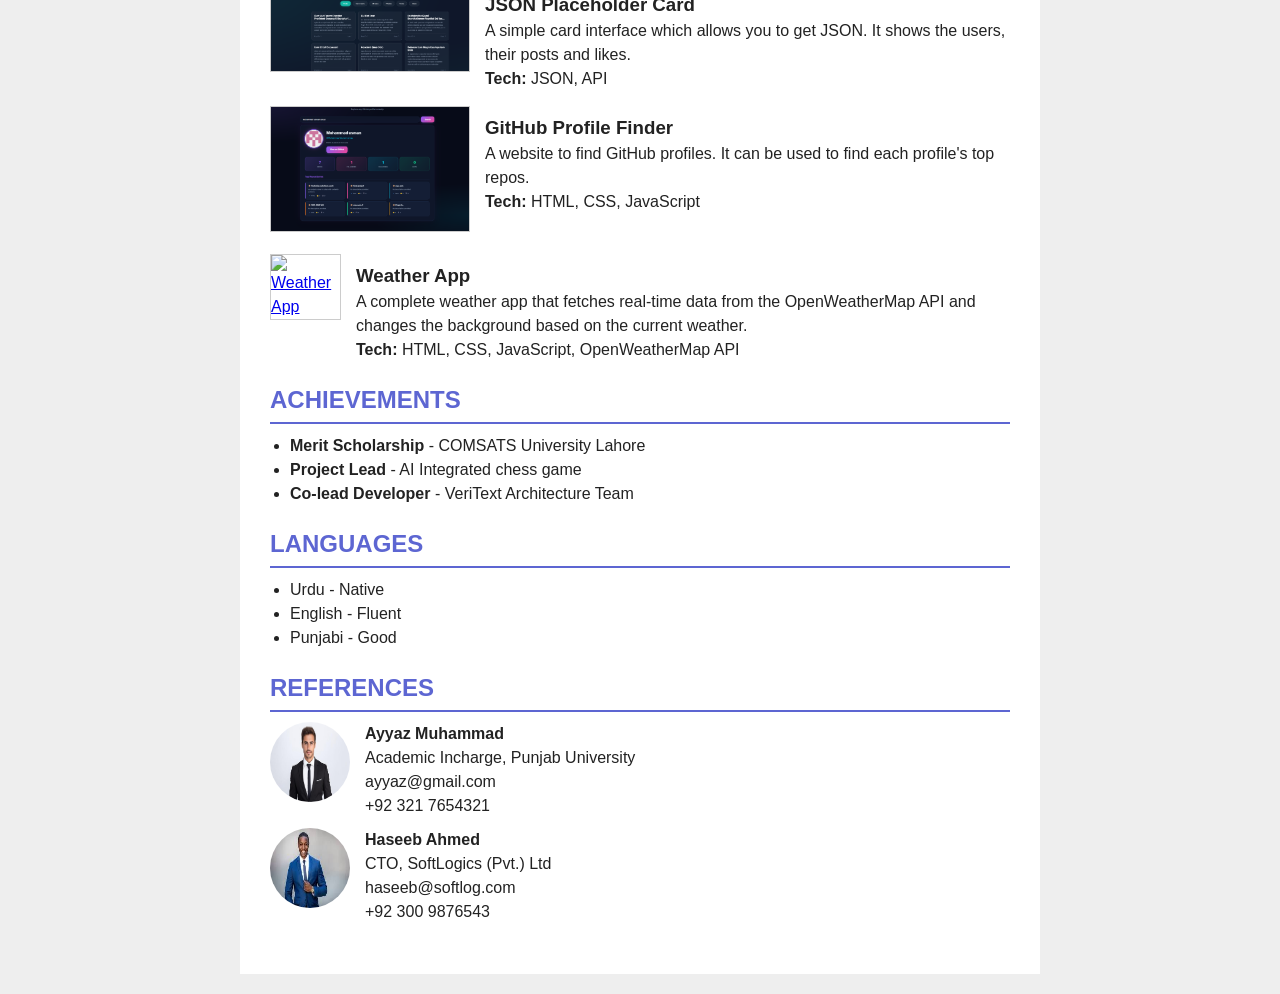
==== commit b9e3eaa4: "pics for cv" ====
--- a/assigment-1/index.html
+++ b/assigment-1/index.html
@@ -168,4 +168,4 @@
     </div>
 </body>
 
-</html>
+</html>
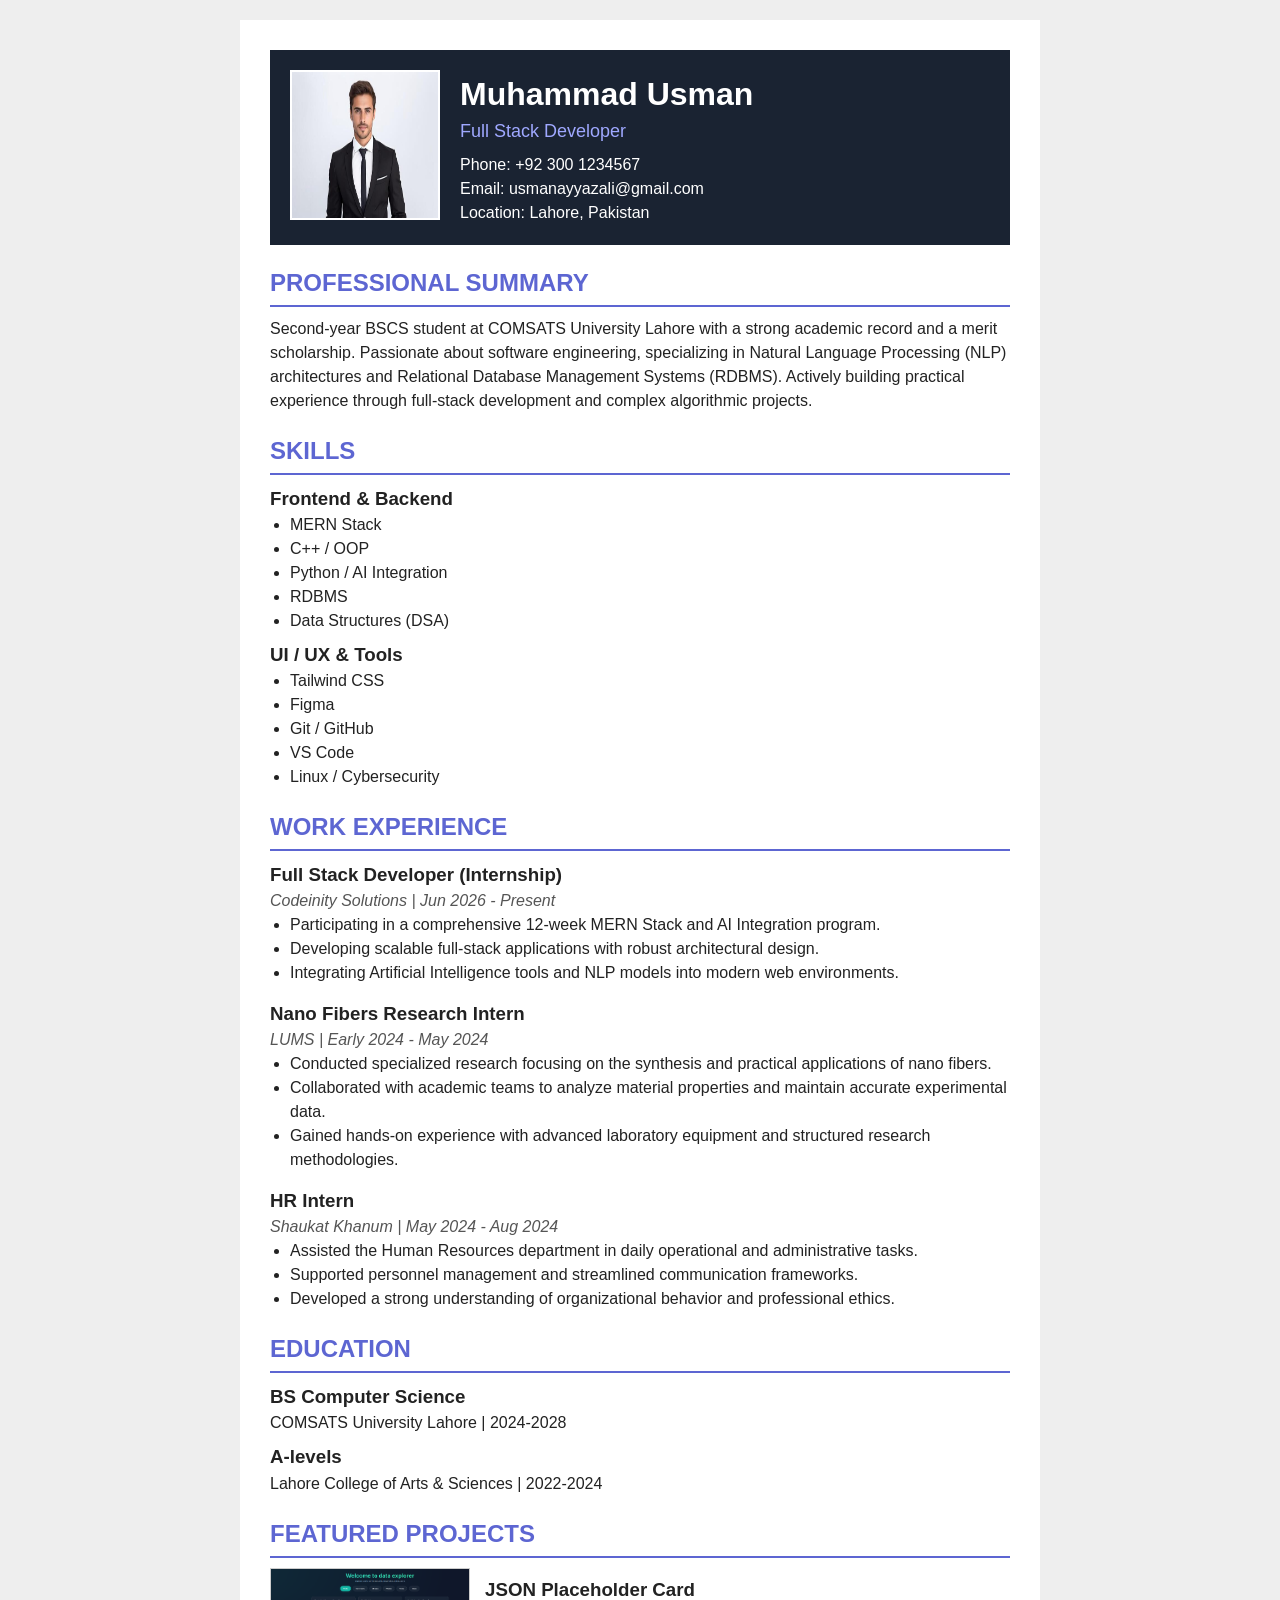
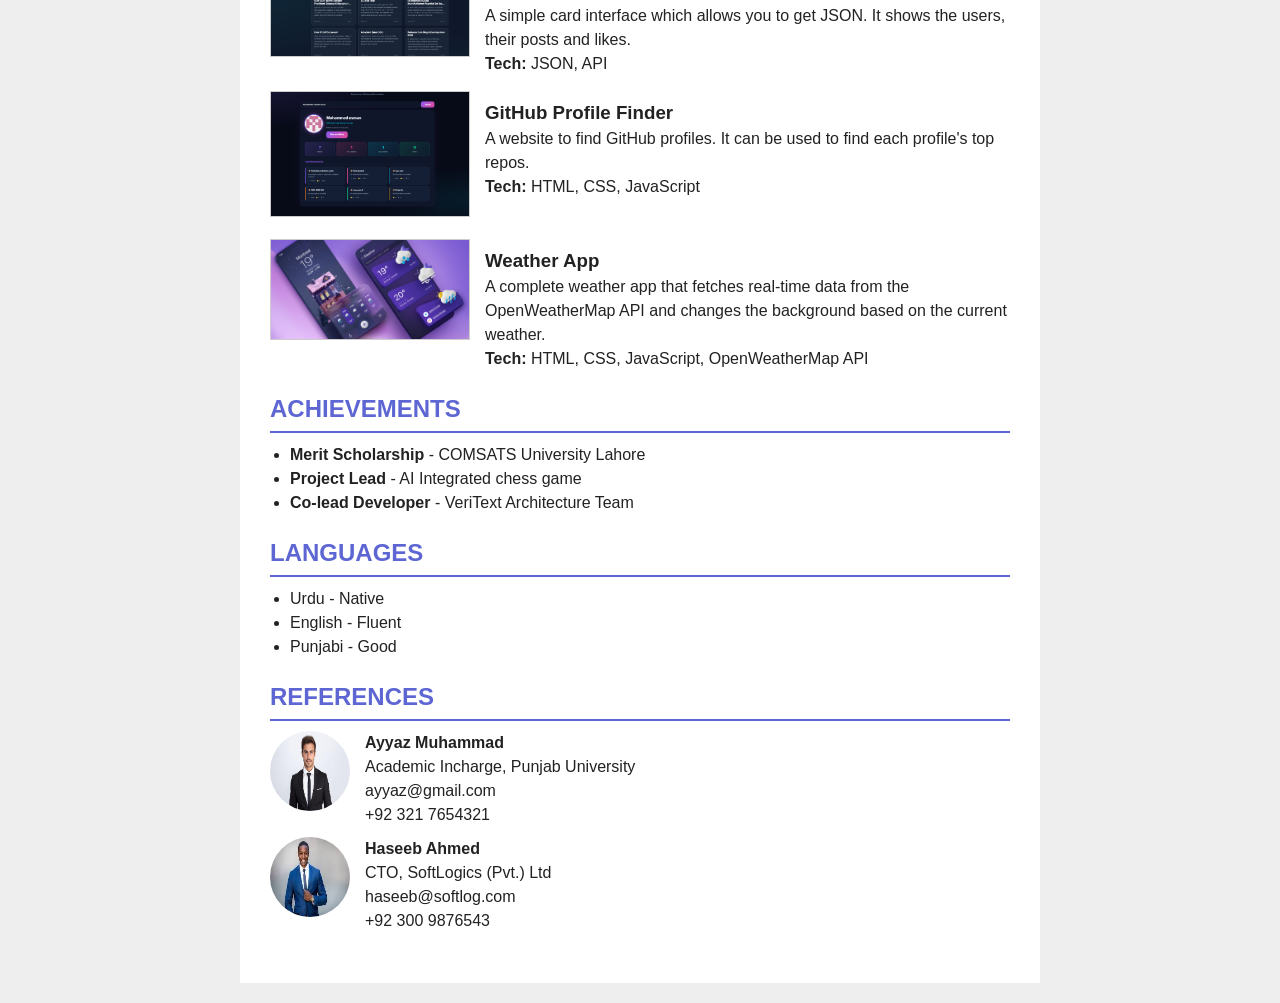
==== commit 5f5ed611: "practice lab 5" ====
--- a/assigment-1/index.html
+++ b/assigment-1/index.html
@@ -12,7 +12,7 @@
     <div class="resume">
 
         <header>
-            <img src="" alt="Muhammad Usman" width="150" height="170">
+            <img src="p2.jpg" alt="Muhammad Usman" width="150px" height="150px">
             <div>
                 <h1>Muhammad Usman</h1>
                 <p class="role">Full Stack Developer</p>
--- a/assigment-1/cvadvancecss.css
+++ b/assigment-1/cvadvancecss.css
@@ -89,4 +89,21 @@
 
 .reference img {
     border-radius: 50%;
-}+}
+/* Hover effects */
+.project:hover,
+.reference:hover {
+    background-color: #f1f2ff;
+}
+
+.project img:hover {
+    border-color: #5d66d2;
+}
+
+li:hover {
+    color: #5d66d2;
+}
+
+a:hover {
+    opacity: 0.8;
+}
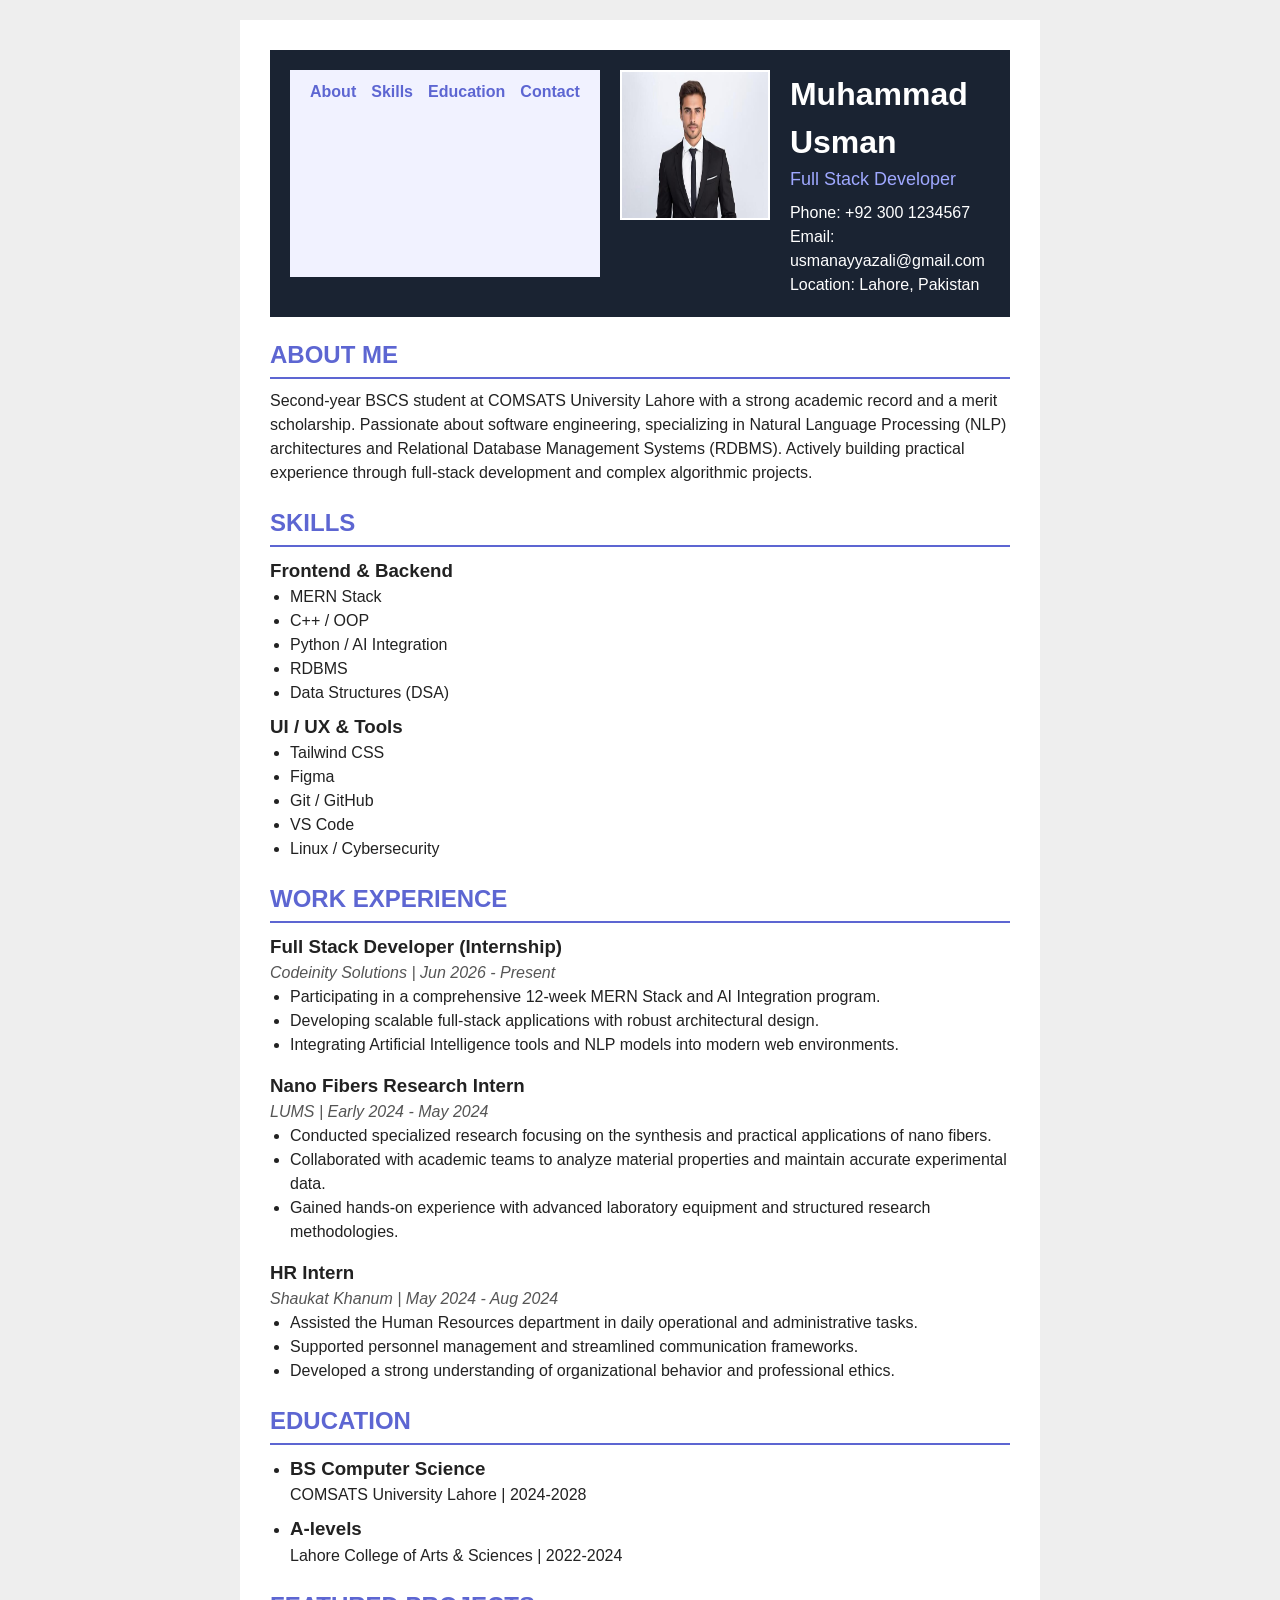
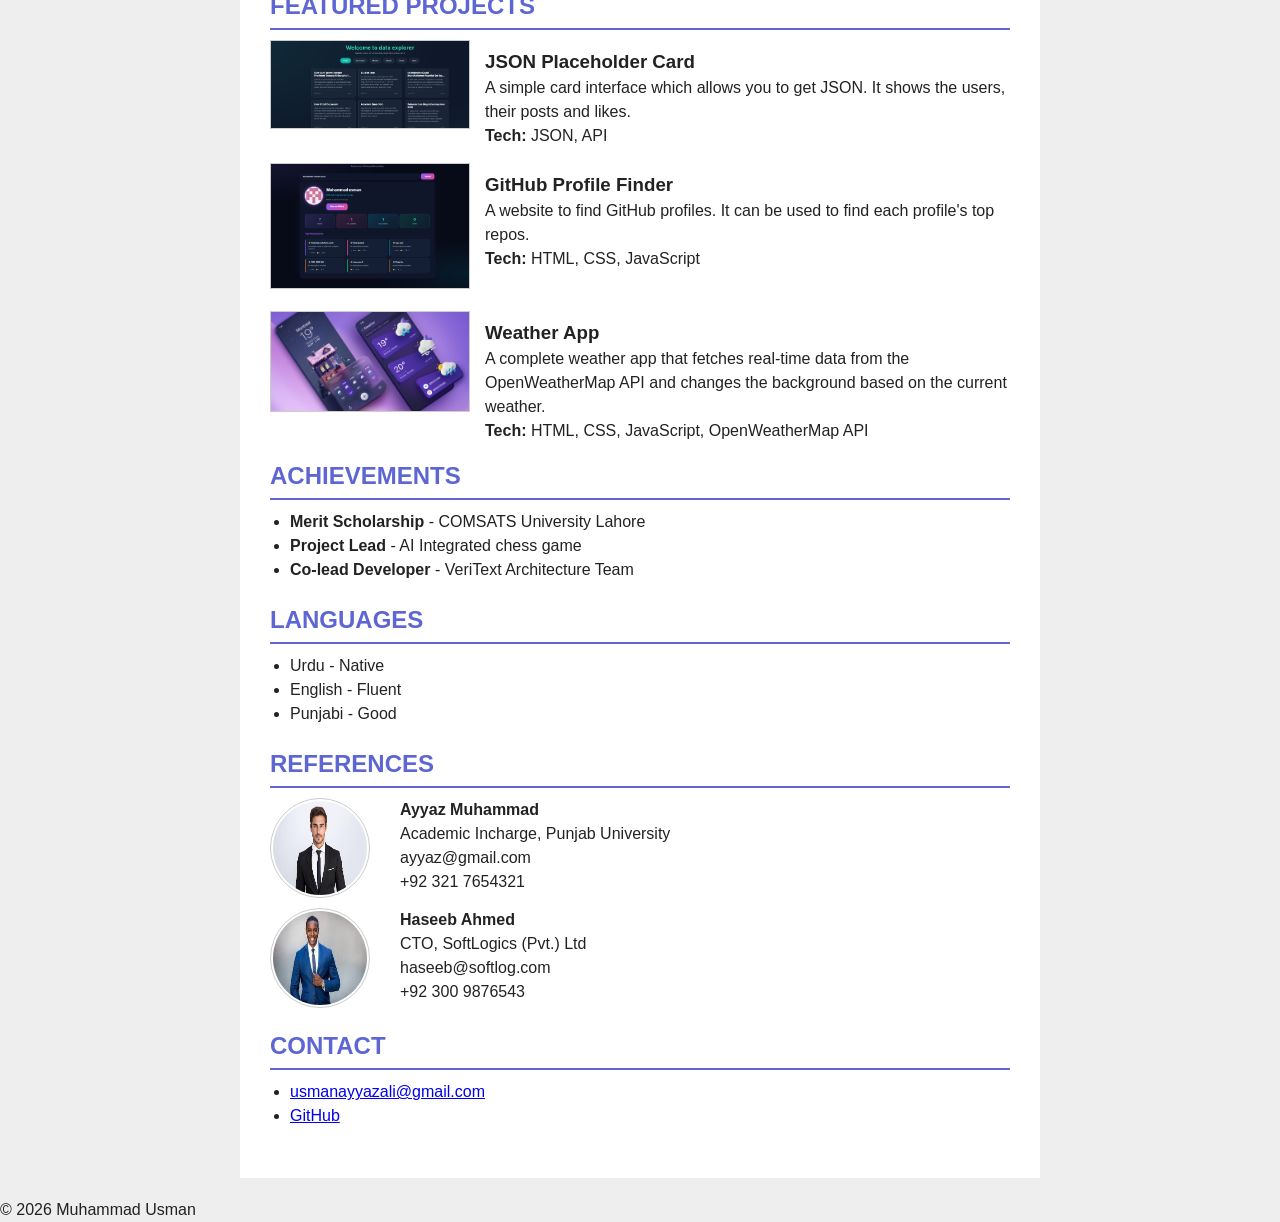
==== commit e337b7f4: "feat: add HTML and CSS files for personal resume web page" ====
--- a/assigment-1/index.html
+++ b/assigment-1/index.html
@@ -5,13 +5,19 @@
     <meta charset="UTF-8">
     <meta name="viewport" content="width=device-width, initial-scale=1.0">
     <title>My Resume</title>
-    <link rel="stylesheet" href="cvadvancecss.css">
+    <link rel="stylesheet" href="styles.css">
 </head>
 
 <body>
-    <div class="resume">
+    <main class="resume">
 
         <header>
+            <nav>
+                <a href="#about">About</a>
+                <a href="#skills">Skills</a>
+                <a href="#education">Education</a>
+                <a href="#contact">Contact</a>
+            </nav>
             <img src="p2.jpg" alt="Muhammad Usman" width="150px" height="150px">
             <div>
                 <h1>Muhammad Usman</h1>
@@ -22,15 +28,15 @@
             </div>
         </header>
 
-        <section>
-            <h2>Professional Summary</h2>
+        <section id="about">
+            <h2>About me</h2>
             <p>Second-year BSCS student at COMSATS University Lahore with a strong academic record and a merit
                 scholarship. Passionate about software engineering, specializing in Natural Language Processing
                 (NLP) architectures and Relational Database Management Systems (RDBMS). Actively building practical
                 experience through full-stack development and complex algorithmic projects.</p>
         </section>
 
-        <section>
+        <section id="skills">
             <h2>Skills</h2>
             <h3>Frontend &amp; Backend</h3>
             <ul>
@@ -50,10 +56,10 @@
             </ul>
         </section>
 
-        <section>
+        <section id="experience">
             <h2>Work Experience</h2>
 
-            <div class="job">
+            <article class="job">
                 <h3>Full Stack Developer (Internship)</h3>
                 <p class="company">Codeinity Solutions | Jun 2026 - Present</p>
                 <ul>
@@ -61,9 +67,9 @@
                     <li>Developing scalable full-stack applications with robust architectural design.</li>
                     <li>Integrating Artificial Intelligence tools and NLP models into modern web environments.</li>
                 </ul>
-            </div>
+            </article>
 
-            <div class="job">
+            <article class="job">
                 <h3>Nano Fibers Research Intern</h3>
                 <p class="company">LUMS | Early 2024 - May 2024</p>
                 <ul>
@@ -74,9 +80,9 @@
                     <li>Gained hands-on experience with advanced laboratory equipment and structured research
                         methodologies.</li>
                 </ul>
-            </div>
+            </article>
 
-            <div class="job">
+            <article class="job">
                 <h3>HR Intern</h3>
                 <p class="company">Shaukat Khanum | May 2024 - Aug 2024</p>
                 <ul>
@@ -84,57 +90,63 @@
                     <li>Supported personnel management and streamlined communication frameworks.</li>
                     <li>Developed a strong understanding of organizational behavior and professional ethics.</li>
                 </ul>
-            </div>
+            </article>
         </section>
 
-        <section>
+        <section id="education">
             <h2>Education</h2>
-            <h3>BS Computer Science</h3>
-            <p>COMSATS University Lahore | 2024-2028</p>
-            <h3>A-levels</h3>
-            <p>Lahore College of Arts &amp; Sciences | 2022-2024</p>
+            <ul>
+                <li>
+                    <h3>BS Computer Science</h3>
+                    <p>COMSATS University Lahore | 2024-2028</p>
+                </li>
+                <li>
+                    <h3>A-levels</h3>
+                    <p>Lahore College of Arts &amp; Sciences | 2022-2024</p>
+                </li>
+            </ul>
+
+
         </section>
+        <h2>Featured Projects</h2>
 
-        <section>
-            <h2>Featured Projects</h2>
+        <article class="project">
+            <a href="https://usmanjsonplaceholder.vercel.app/" target="_blank">
+                <img src="image.png" alt="JSON Placeholder Card" width="200">
+            </a>
+            <div>
+                <h3>JSON Placeholder Card</h3>
+                <p>A simple card interface which allows you to get JSON. It shows the users, their posts and
+                    likes.</p>
+                <p><b>Tech:</b> JSON, API</p>
+            </div>
+        </article>
 
-            <div class="project">
-                <a href="https://usmanjsonplaceholder.vercel.app/" target="_blank">
-                    <img src="image.png" alt="JSON Placeholder Card" width="200">
-                </a>
-                <div>
-                    <h3>JSON Placeholder Card</h3>
-                    <p>A simple card interface which allows you to get JSON. It shows the users, their posts and
-                        likes.</p>
-                    <p><b>Tech:</b> JSON, API</p>
-                </div>
+        <article class="project">
+            <a href="https://usmangithubprofilefinder.vercel.app/" target="_blank">
+                <img src="github.png" alt="GitHub Profile Finder" width="200">
+            </a>
+            <div>
+                <h3>GitHub Profile Finder</h3>
+                <p>A website to find GitHub profiles. It can be used to find each profile's top repos.</p>
+                <p><b>Tech:</b> HTML, CSS, JavaScript</p>
             </div>
+        </article>
 
-            <div class="project">
-                <a href="https://usmangithubprofilefinder.vercel.app/" target="_blank">
-                    <img src="github.png" alt="GitHub Profile Finder" width="200">
-                </a>
-                <div>
-                    <h3>GitHub Profile Finder</h3>
-                    <p>A website to find GitHub profiles. It can be used to find each profile's top repos.</p>
-                    <p><b>Tech:</b> HTML, CSS, JavaScript</p>
-                </div>
+        <article class="project">
+            <a href="https://usmanweather.vercel.app/" target="_blank">
+                <img src="weatherapp.png" alt="Weather App" width="200">
+            </a>
+            <div>
+                <h3>Weather App</h3>
+                <p>A complete weather app that fetches real-time data from the OpenWeatherMap API and changes
+                    the background based on the current weather.</p>
+                <p><b>Tech:</b> HTML, CSS, JavaScript, OpenWeatherMap API</p>
             </div>
+        </article>
 
-            <div class="project">
-                <a href="https://usmanweather.vercel.app/" target="_blank">
-                    <img src="weatherapp.png" alt="Weather App" width="200">
-                </a>
-                <div>
-                    <h3>Weather App</h3>
-                    <p>A complete weather app that fetches real-time data from the OpenWeatherMap API and changes
-                        the background based on the current weather.</p>
-                    <p><b>Tech:</b> HTML, CSS, JavaScript, OpenWeatherMap API</p>
-                </div>
-            </div>
-        </section>
 
-        <section>
+        <section id="achievements">
             <h2>Achievements</h2>
             <ul>
                 <li><b>Merit Scholarship</b> - COMSATS University Lahore</li>
@@ -143,7 +155,7 @@
             </ul>
         </section>
 
-        <section>
+        <section id="languages">
             <h2>Languages</h2>
             <ul>
                 <li>Urdu - Native</li>
@@ -152,7 +164,7 @@
             </ul>
         </section>
 
-        <section>
+        <section id="references">
             <h2>References</h2>
             <div class="reference">
                 <img src="p2.jpg" alt="Ayyaz Muhammad" width="80" height="80">
@@ -164,8 +176,18 @@
                 <p><b>Haseeb Ahmed</b><br>CTO, SoftLogics (Pvt.) Ltd<br>haseeb@softlog.com<br>+92 300 9876543</p>
             </div>
         </section>
+        <section id="contact">
+            <h2>Contact</h2>
+            <ul>
+                <li><a href="mailto:usmanayyazali@gmail.com">usmanayyazali@gmail.com</a></li>
+                <li><a href="https://github.com/Muhammad-Usman-ayyaz" target="_blank">GitHub</a></li>
+            </ul>
+        </section>
 
-    </div>
+    </main>
+    <footer>
+        <p>© 2026 Muhammad Usman</p>
+    </footer>
 </body>
 
 </html>
--- a/assigment-1/styles.css
+++ b/assigment-1/styles.css
@@ -0,0 +1,127 @@
+* {
+    margin: 0;
+    padding: 0;
+    box-sizing: border-box;
+}
+
+body {
+    font-family: Arial, sans-serif;
+    line-height: 1.5;
+    color: #222;
+    background-color: #eee;
+}
+
+.resume {
+    max-width: 800px;
+    margin: 20px auto;
+    padding: 30px;
+    background-color: white;
+}
+
+
+header {
+    display: flex;
+    gap: 20px;
+    padding: 20px;
+    margin-bottom: 20px;
+    background-color: #1a2332;
+    color: white;
+}
+
+header img {
+    border: 2px solid white;
+}
+
+.role {
+    margin-bottom: 8px;
+    color: #9fa8ff;
+    font-size: 18px;
+}
+
+nav {
+    display: flex;
+    gap: 15px;
+    margin-bottom: 20px;
+    padding: 10px 20px;
+    background-color: #f1f2ff;
+}
+
+nav a {
+    color: #5d66d2;
+    font-weight: bold;
+    text-decoration: none;
+}
+
+section {
+    margin-bottom: 20px;
+}
+
+h2 {
+    margin-bottom: 10px;
+    padding-bottom: 4px;
+    border-bottom: 2px solid #5d66d2;
+    color: #5d66d2;
+    text-transform: uppercase;
+}
+
+h3 {
+    margin-top: 8px;
+}
+
+ul {
+    margin-left: 20px;
+}
+
+
+.job {
+    margin-bottom: 15px;
+}
+
+.company {
+    color: #555;
+    font-style: italic;
+}
+
+
+.project {
+    display: flex;
+    gap: 15px;
+    margin-bottom: 15px;
+}
+
+.project img {
+    border: 1px solid #ccc;
+}
+
+
+.reference {
+    display: flex;
+    gap: 30px;
+    margin-bottom: 10px;
+}
+
+.reference img {
+    border: 1px solid #ccc;
+    width: 100px;
+    height: 100px;
+    padding: 2px;
+    border-radius: 50%;
+}
+
+
+.project:hover,
+.reference:hover {
+    background-color: #f1f2ff;
+}
+
+.project img:hover {
+    border-color: #5d66d2;
+}
+
+li:hover {
+    color: #5d66d2;
+}
+
+a:hover {
+    opacity: 0.8;
+}
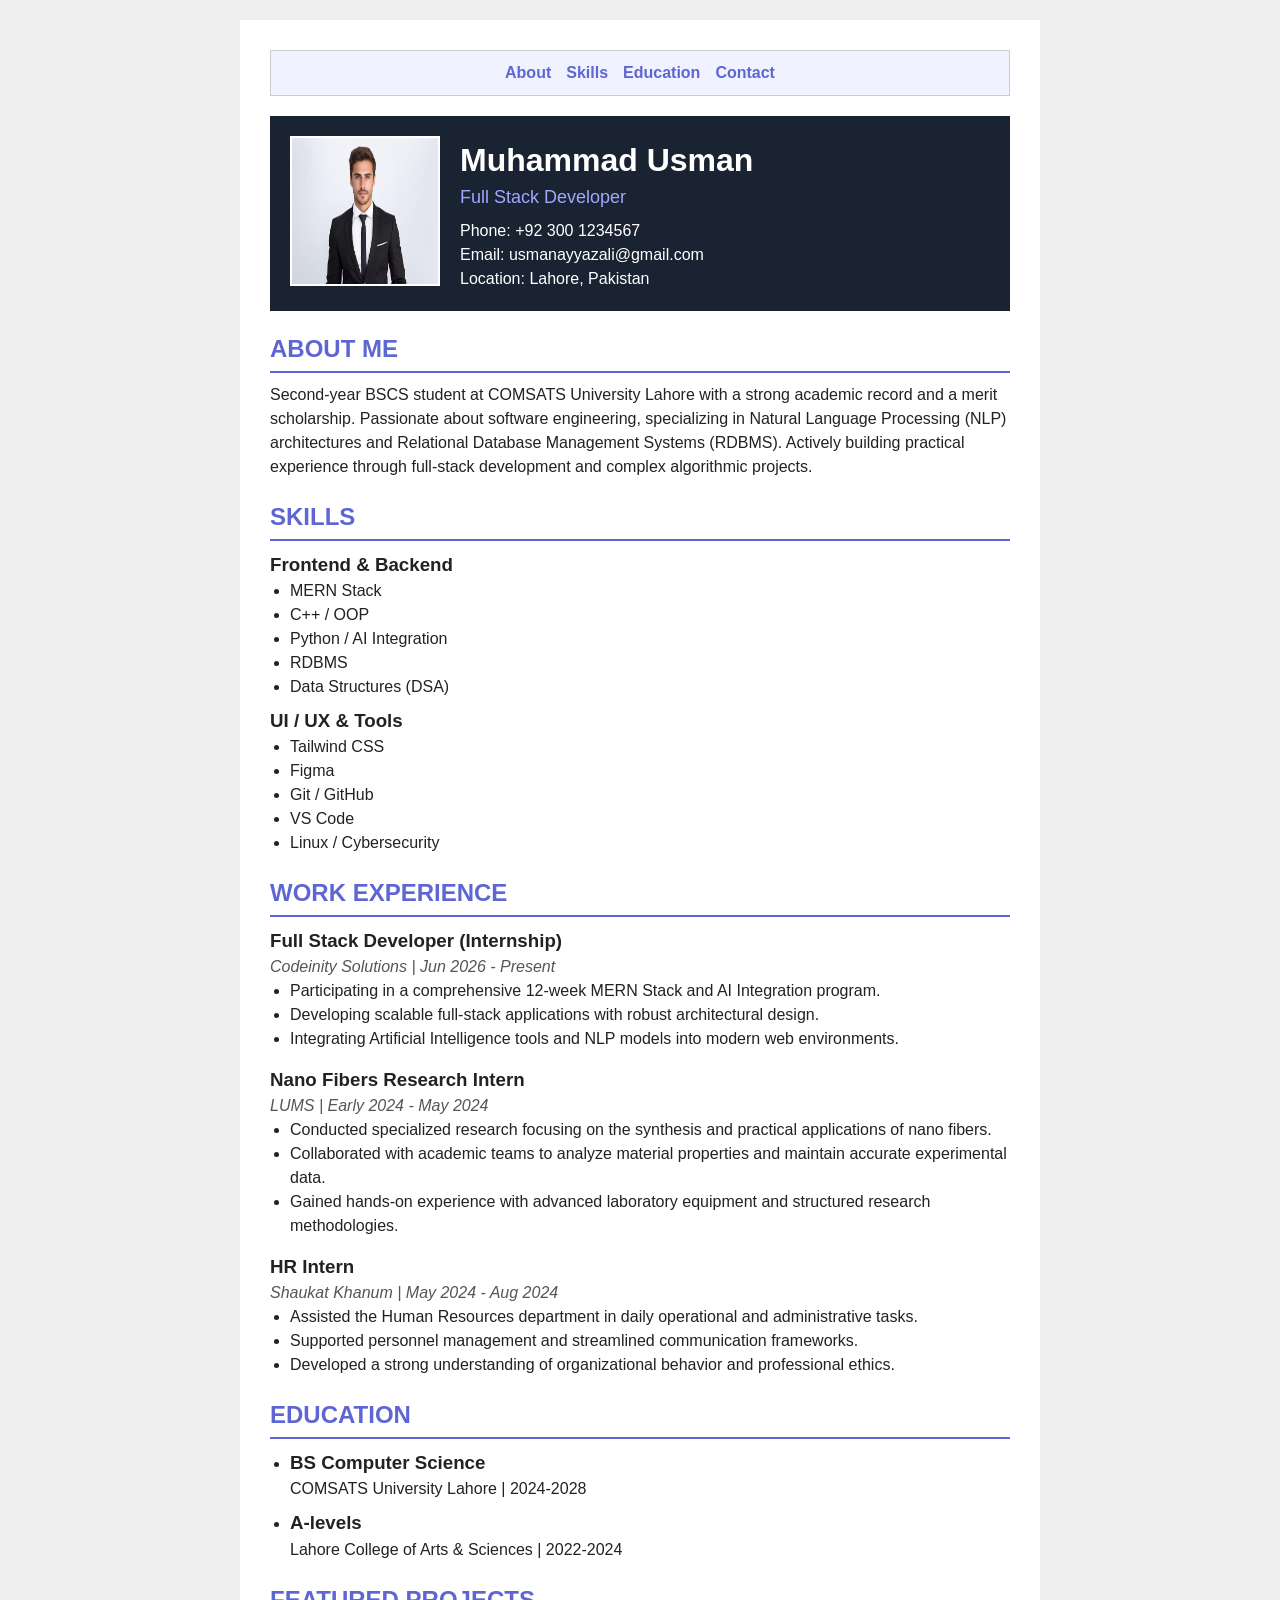
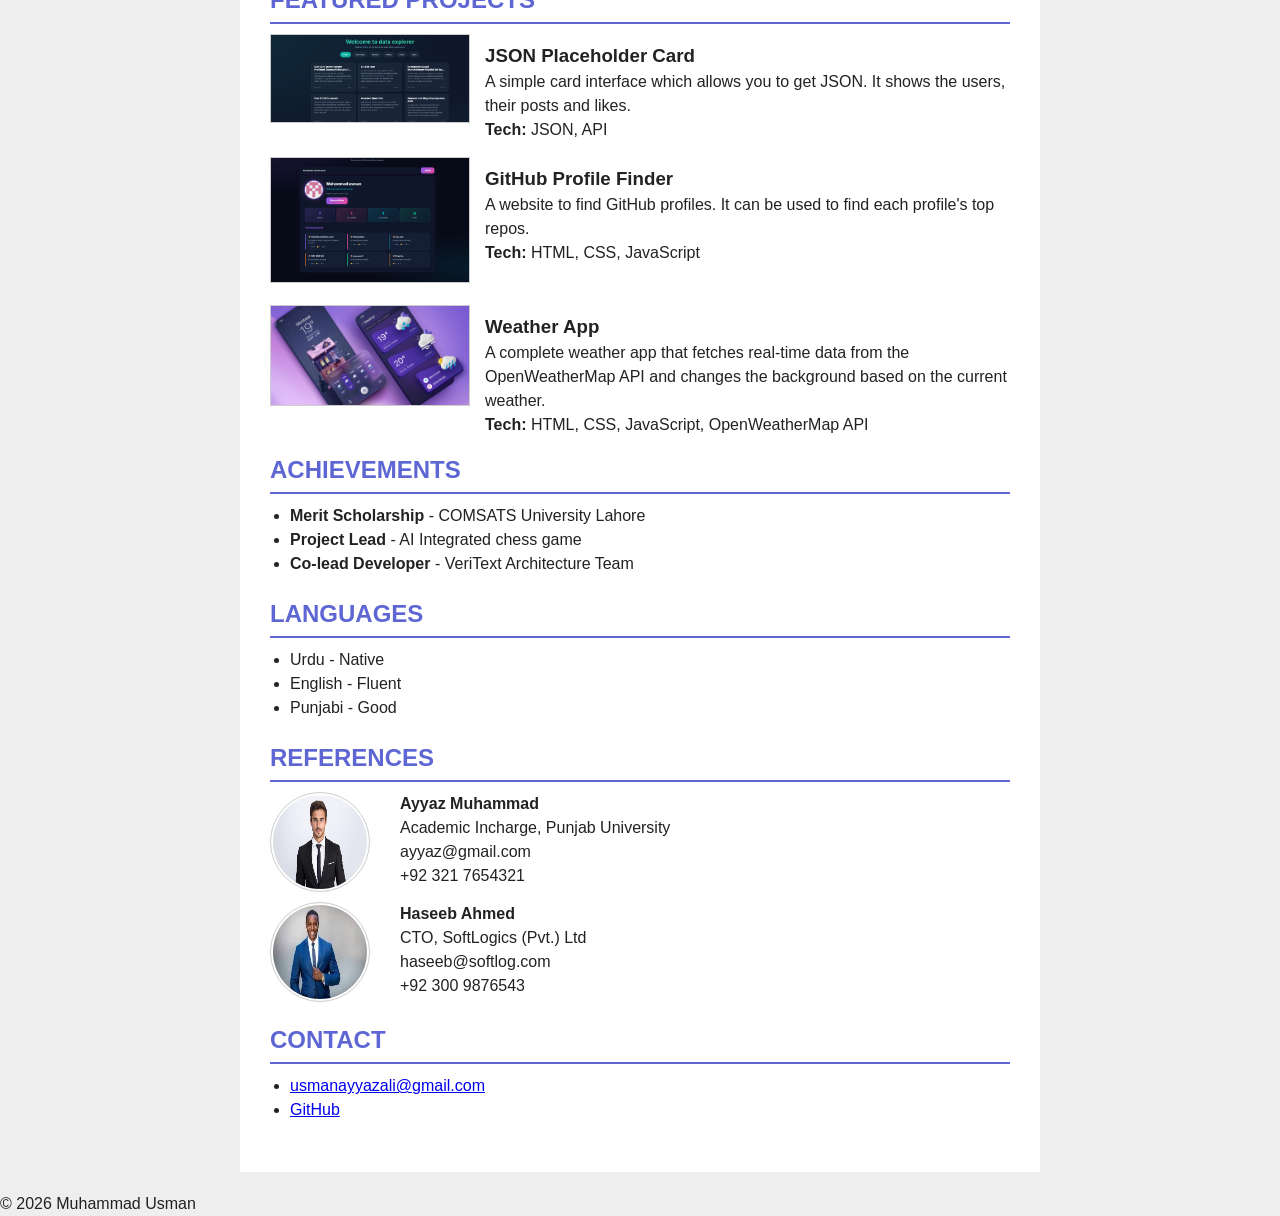
==== commit 8bc18e19: "added navbar" ====
--- a/assigment-1/index.html
+++ b/assigment-1/index.html
@@ -10,14 +10,14 @@
 
 <body>
     <main class="resume">
+        <nav>
+            <a href="#about">About</a>
+            <a href="#skills">Skills</a>
+            <a href="#education">Education</a>
+            <a href="#contact">Contact</a>
+        </nav>
+        <header>
 
-        <header>
-            <nav>
-                <a href="#about">About</a>
-                <a href="#skills">Skills</a>
-                <a href="#education">Education</a>
-                <a href="#contact">Contact</a>
-            </nav>
             <img src="p2.jpg" alt="Muhammad Usman" width="150px" height="150px">
             <div>
                 <h1>Muhammad Usman</h1>
--- a/assigment-1/styles.css
+++ b/assigment-1/styles.css
@@ -18,6 +18,23 @@
     background-color: white;
 }
 
+nav {
+    margin-top: 0px;
+    display: flex;
+    gap: 15px;
+    margin-bottom: 20px;
+    padding: 10px 20px;
+    background-color: #f1f2ff;
+    border: 1px solid #ccc;
+    justify-content: center;
+
+}
+
+nav a {
+    color: #5d66d2;
+    font-weight: bold;
+    text-decoration: none;
+}
 
 header {
     display: flex;
@@ -38,19 +55,7 @@
     font-size: 18px;
 }
 
-nav {
-    display: flex;
-    gap: 15px;
-    margin-bottom: 20px;
-    padding: 10px 20px;
-    background-color: #f1f2ff;
-}
 
-nav a {
-    color: #5d66d2;
-    font-weight: bold;
-    text-decoration: none;
-}
 
 section {
     margin-bottom: 20px;
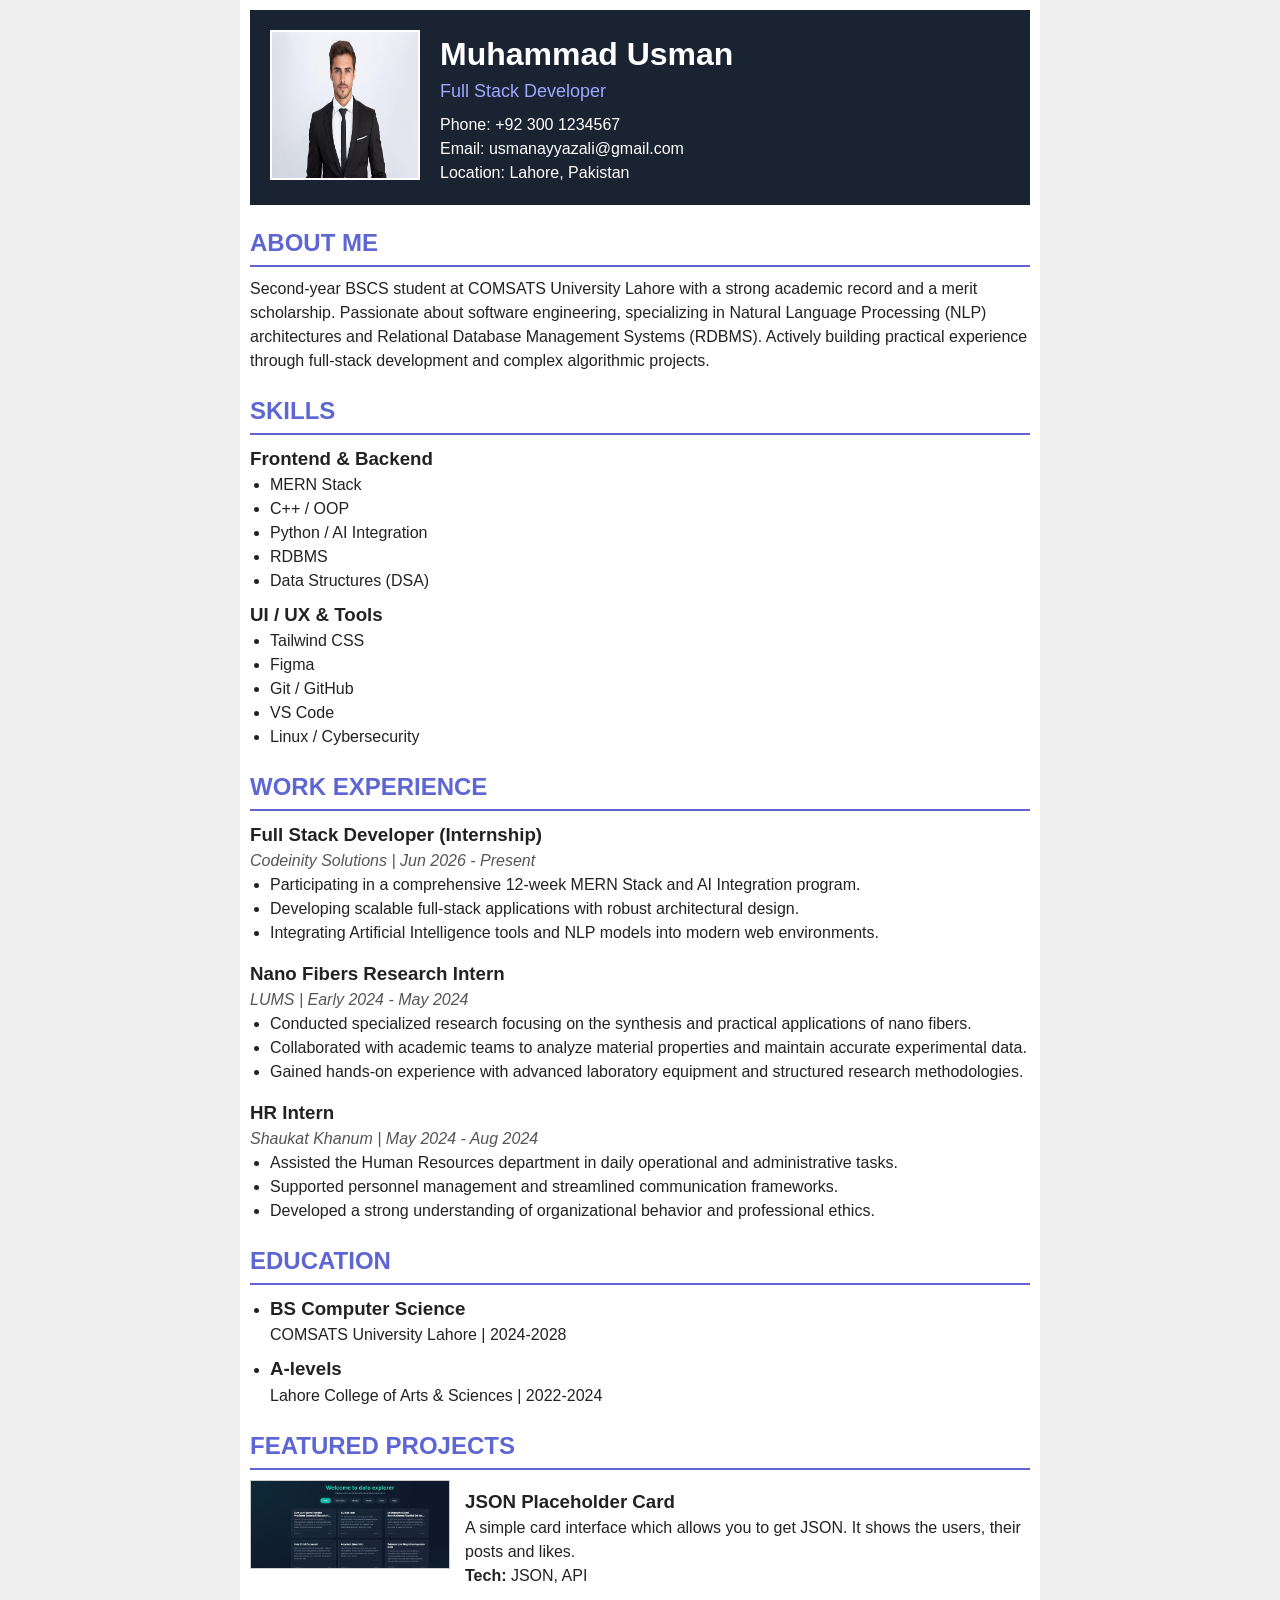
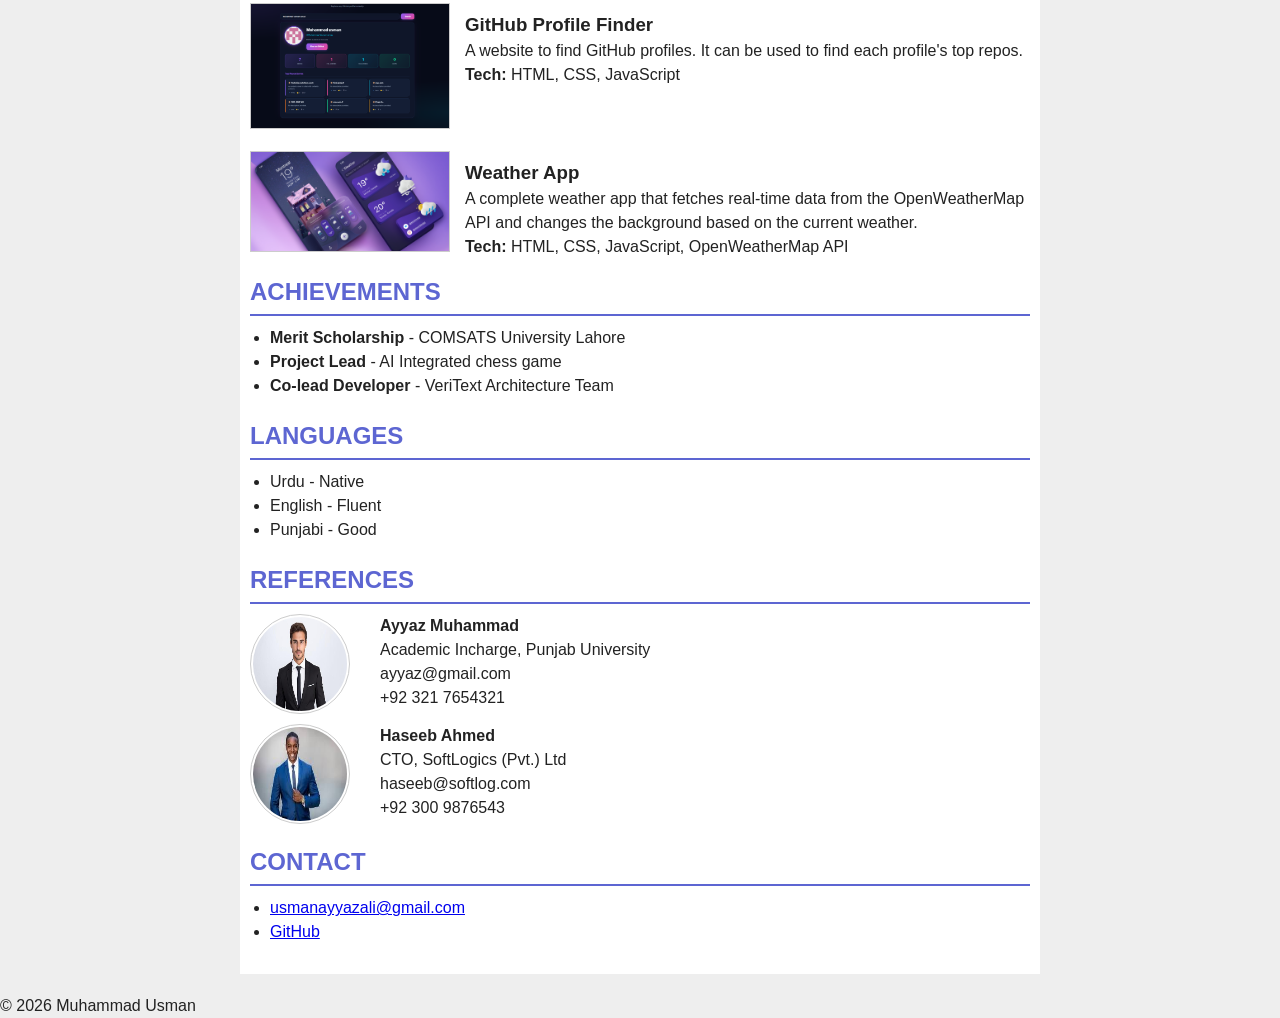
==== commit b4ff78ca: "changes removed navbar" ====
--- a/assigment-1/index.html
+++ b/assigment-1/index.html
@@ -10,12 +10,7 @@
 
 <body>
     <main class="resume">
-        <nav>
-            <a href="#about">About</a>
-            <a href="#skills">Skills</a>
-            <a href="#education">Education</a>
-            <a href="#contact">Contact</a>
-        </nav>
+
         <header>
 
             <img src="p2.jpg" alt="Muhammad Usman" width="150px" height="150px">
--- a/assigment-1/styles.css
+++ b/assigment-1/styles.css
@@ -14,27 +14,12 @@
 .resume {
     max-width: 800px;
     margin: 20px auto;
-    padding: 30px;
+    margin-top: 0px;
+    padding: 10px;
     background-color: white;
 }
 
-nav {
-    margin-top: 0px;
-    display: flex;
-    gap: 15px;
-    margin-bottom: 20px;
-    padding: 10px 20px;
-    background-color: #f1f2ff;
-    border: 1px solid #ccc;
-    justify-content: center;
 
-}
-
-nav a {
-    color: #5d66d2;
-    font-weight: bold;
-    text-decoration: none;
-}
 
 header {
     display: flex;
